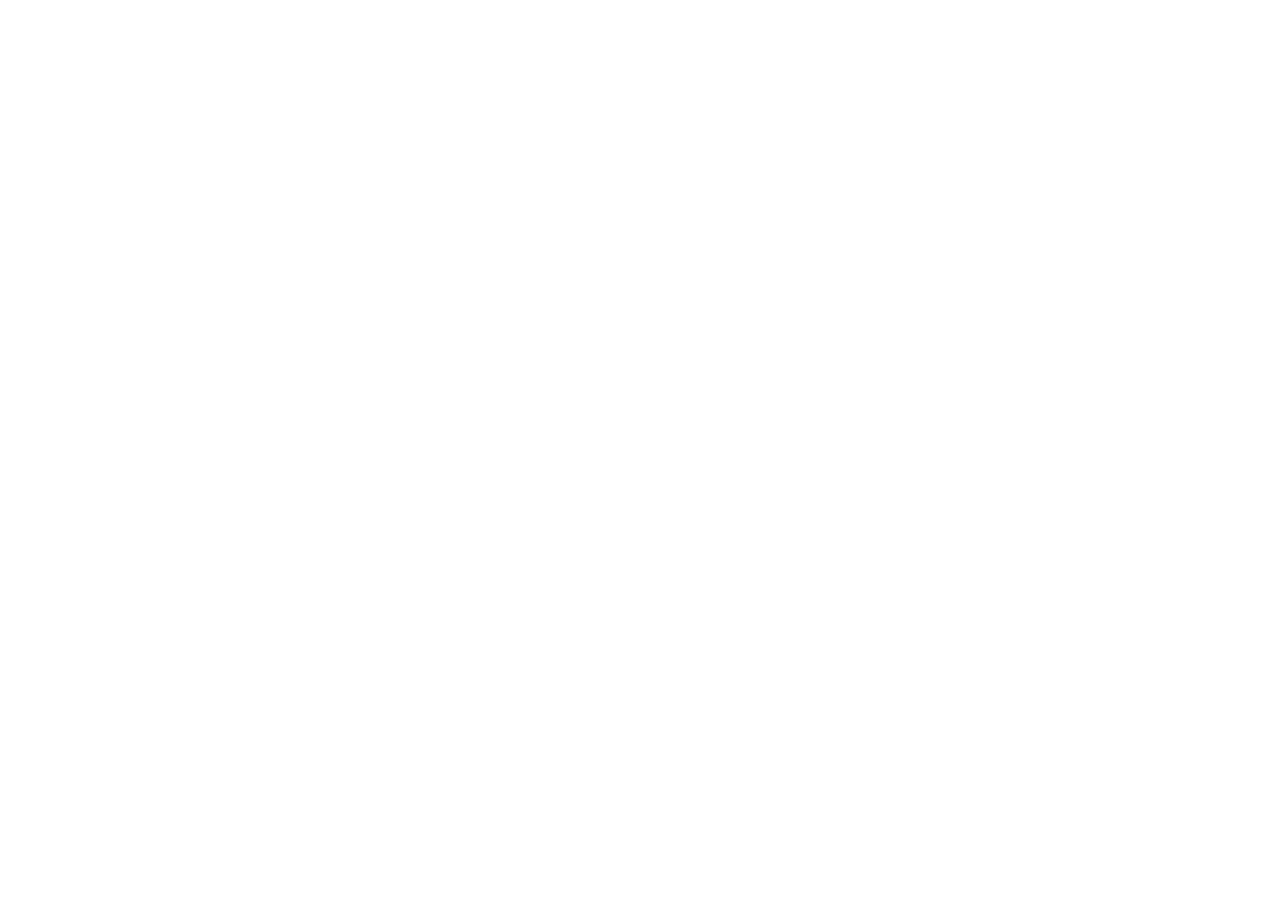
==== index.html @ c5ddc37d "init project" ====
<!DOCTYPE html>
<html lang="en">

<head>
    <meta charset="UTF-8">
    <meta http-equiv="X-UA-Compatible" content="IE=edge">
    <meta name="viewport" content="width=device-width, initial-scale=1.0">
    <title>Document</title>
</head>

<body>

</body>

</html>
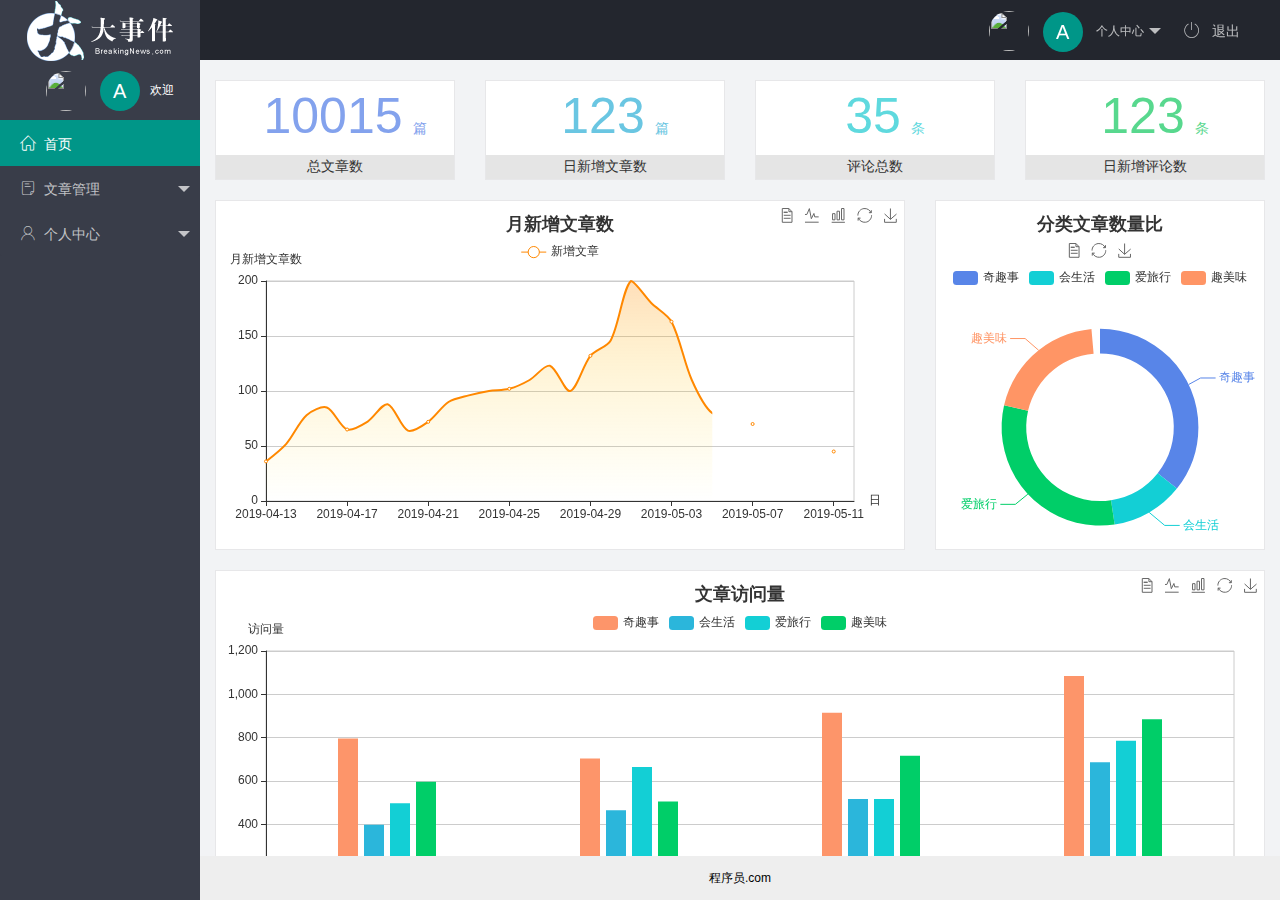
==== commit 7959b8d4: "完成了主页功能的开发" ====
--- a/index.html
+++ b/index.html
@@ -5,11 +5,95 @@
     <meta charset="UTF-8">
     <meta http-equiv="X-UA-Compatible" content="IE=edge">
     <meta name="viewport" content="width=device-width, initial-scale=1.0">
-    <title>Document</title>
+    <title>后台管理</title>
+    <!-- 导入layui样式表 -->
+    <link rel="stylesheet" href="assets/lib/layui/css/layui.css">
+    <!-- 导入第三方图标库 -->
+    <link rel="stylesheet" href="/assets/fonts/iconfont.css">
+    <!-- 导入自己的样式表 -->
+    <link rel="stylesheet" href="assets/css/index.css">
 </head>
 
 <body>
+    <div class="layui-layout layui-layout-admin">
+        <div class="layui-header">
+            <div class="layui-logo layui-hide-xs layui-bg-black">
+                <img src="/assets/images/logo.png" alt="">
+            </div>
+            <!-- 头部区域（可配合layui 已有的水平导航） -->
+            <ul class="layui-nav layui-layout-right">
+                <li class="layui-nav-item layui-hide layui-show-md-inline-block">
+                    <a href="javascript:;" class="userinfo">
+                        <img src="" class="layui-nav-img">
+                        <span class="text-avatar">A</span> 个人中心
+                    </a>
+                    <dl class="layui-nav-child">
+                        <dd><a href="">基本资料</a></dd>
+                        <dd><a href="">更换头像</a></dd>
+                        <dd><a href="">重置密码</a></dd>
+                    </dl>
+                </li>
+                <li class="layui-nav-item" lay-header-event="menuRight" lay-unselect>
+                    <a href="javascript:;" id="btnLogout">
+                        <span class="iconfont icon-tuichu"></span> 退出
+                    </a>
+                </li>
+            </ul>
+        </div>
 
+        <div class="layui-side layui-bg-black">
+            <div class="layui-side-scroll">
+                <div class="userinfo">
+                    <img src="" class="layui-nav-img"> <span class="text-avatar">A</span><span id="welcome">欢迎</span>
+                </div>
+                <!-- 左侧导航区域（可配合layui已有的垂直导航） -->
+
+                <ul class="layui-nav layui-nav-tree " lay-shrink="all">
+                    <li class="layui-nav-item layui-this">
+                        <a href="home/dashboard.html" target="fm"><span class="iconfont home
+                        icon-home"></span>首页</a>
+                    </li>
+                    <li class="layui-nav-item ">
+                        <a class="" href="javascript:;"><span class="iconfont icon-16"></span>文章管理</a>
+                        <dl class="layui-nav-child">
+                            <dd><a href="javascript:;"><i class="layui-icon layui-icon-app"></i>文件类别</a></dd>
+                            <dd><a href="javascript:;"><i class="layui-icon layui-icon-app"></i>文章列表</a></dd>
+                            <dd><a href="javascript:;"><i class="layui-icon layui-icon-app"></i>发表文章</a></dd>
+                        </dl>
+                    </li>
+                    <li class="layui-nav-item">
+                        <a href="javascript:;"><span class="iconfont icon-user"></span>个人中心</a>
+                        <dl class="layui-nav-child">
+                            <dd><a href="javascript:;"><i class="layui-icon layui-icon-app"></i>基本资料</a></dd>
+                            <dd><a href="javascript:;"><i class="layui-icon layui-icon-app"></i>更换头像</a></dd>
+                            <dd><a href="javascript:;"><i class="layui-icon layui-icon-app"></i>重置密码</a></dd>
+
+                        </dl>
+                    </li>
+
+
+                </ul>
+            </div>
+        </div>
+
+        <div class="layui-body">
+            <!-- 内容主体区域 -->
+            <iframe name="fm" src="home/dashboard.html" frameborder="0"></iframe>
+        </div>
+
+        <div class="layui-footer">
+            <!-- 底部固定区域 -->
+            程序员.com
+        </div>
+    </div>
+    <!-- 导入layui js文件 -->
+    <script src="/assets/lib/layui/layui.all.js"></script>
+    <!-- 导入jquery -->
+    <script src="/assets/lib/jquery.js"></script>
+    <!-- 导如自己的bsseAPI -->
+    <script src="/assets/js/baseAPI.js"></script>
+    <!-- 导入自己的 js文件 -->
+    <script src="/assets/js/index.js"></script>
 </body>
 
 </html>--- a/assets/lib/layui/css/layui.css
+++ b/assets/lib/layui/css/layui.css
@@ -0,0 +1,2 @@
+/** layui-v2.5.5 MIT License By https://www.layui.com */
+ .layui-inline,img{display:inline-block;vertical-align:middle}h1,h2,h3,h4,h5,h6{font-weight:400}.layui-edge,.layui-header,.layui-inline,.layui-main{position:relative}.layui-body,.layui-edge,.layui-elip{overflow:hidden}.layui-btn,.layui-edge,.layui-inline,img{vertical-align:middle}.layui-btn,.layui-disabled,.layui-icon,.layui-unselect{-moz-user-select:none;-webkit-user-select:none;-ms-user-select:none}.layui-elip,.layui-form-checkbox span,.layui-form-pane .layui-form-label{text-overflow:ellipsis;white-space:nowrap}.layui-breadcrumb,.layui-tree-btnGroup{visibility:hidden}blockquote,body,button,dd,div,dl,dt,form,h1,h2,h3,h4,h5,h6,input,li,ol,p,pre,td,textarea,th,ul{margin:0;padding:0;-webkit-tap-highlight-color:rgba(0,0,0,0)}a:active,a:hover{outline:0}img{border:none}li{list-style:none}table{border-collapse:collapse;border-spacing:0}h4,h5,h6{font-size:100%}button,input,optgroup,option,select,textarea{font-family:inherit;font-size:inherit;font-style:inherit;font-weight:inherit;outline:0}pre{white-space:pre-wrap;white-space:-moz-pre-wrap;white-space:-pre-wrap;white-space:-o-pre-wrap;word-wrap:break-word}body{line-height:24px;font:14px Helvetica Neue,Helvetica,PingFang SC,Tahoma,Arial,sans-serif}hr{height:1px;margin:10px 0;border:0;clear:both}a{color:#333;text-decoration:none}a:hover{color:#777}a cite{font-style:normal;*cursor:pointer}.layui-border-box,.layui-border-box *{box-sizing:border-box}.layui-box,.layui-box *{box-sizing:content-box}.layui-clear{clear:both;*zoom:1}.layui-clear:after{content:'\20';clear:both;*zoom:1;display:block;height:0}.layui-inline{*display:inline;*zoom:1}.layui-edge{display:inline-block;width:0;height:0;border-width:6px;border-style:dashed;border-color:transparent}.layui-edge-top{top:-4px;border-bottom-color:#999;border-bottom-style:solid}.layui-edge-right{border-left-color:#999;border-left-style:solid}.layui-edge-bottom{top:2px;border-top-color:#999;border-top-style:solid}.layui-edge-left{border-right-color:#999;border-right-style:solid}.layui-disabled,.layui-disabled:hover{color:#d2d2d2!important;cursor:not-allowed!important}.layui-circle{border-radius:100%}.layui-show{display:block!important}.layui-hide{display:none!important}@font-face{font-family:layui-icon;src:url(../font/iconfont.eot?v=250);src:url(../font/iconfont.eot?v=250#iefix) format('embedded-opentype'),url(../font/iconfont.woff2?v=250) format('woff2'),url(../font/iconfont.woff?v=250) format('woff'),url(../font/iconfont.ttf?v=250) format('truetype'),url(../font/iconfont.svg?v=250#layui-icon) format('svg')}.layui-icon{font-family:layui-icon!important;font-size:16px;font-style:normal;-webkit-font-smoothing:antialiased;-moz-osx-font-smoothing:grayscale}.layui-icon-reply-fill:before{content:"\e611"}.layui-icon-set-fill:before{content:"\e614"}.layui-icon-menu-fill:before{content:"\e60f"}.layui-icon-search:before{content:"\e615"}.layui-icon-share:before{content:"\e641"}.layui-icon-set-sm:before{content:"\e620"}.layui-icon-engine:before{content:"\e628"}.layui-icon-close:before{content:"\1006"}.layui-icon-close-fill:before{content:"\1007"}.layui-icon-chart-screen:before{content:"\e629"}.layui-icon-star:before{content:"\e600"}.layui-icon-circle-dot:before{content:"\e617"}.layui-icon-chat:before{content:"\e606"}.layui-icon-release:before{content:"\e609"}.layui-icon-list:before{content:"\e60a"}.layui-icon-chart:before{content:"\e62c"}.layui-icon-ok-circle:before{content:"\1005"}.layui-icon-layim-theme:before{content:"\e61b"}.layui-icon-table:before{content:"\e62d"}.layui-icon-right:before{content:"\e602"}.layui-icon-left:before{content:"\e603"}.layui-icon-cart-simple:before{content:"\e698"}.layui-icon-face-cry:before{content:"\e69c"}.layui-icon-face-smile:before{content:"\e6af"}.layui-icon-survey:before{content:"\e6b2"}.layui-icon-tree:before{content:"\e62e"}.layui-icon-upload-circle:before{content:"\e62f"}.layui-icon-add-circle:before{content:"\e61f"}.layui-icon-download-circle:before{content:"\e601"}.layui-icon-templeate-1:before{content:"\e630"}.layui-icon-util:before{content:"\e631"}.layui-icon-face-surprised:before{content:"\e664"}.layui-icon-edit:before{content:"\e642"}.layui-icon-speaker:before{content:"\e645"}.layui-icon-down:before{content:"\e61a"}.layui-icon-file:before{content:"\e621"}.layui-icon-layouts:before{content:"\e632"}.layui-icon-rate-half:before{content:"\e6c9"}.layui-icon-add-circle-fine:before{content:"\e608"}.layui-icon-prev-circle:before{content:"\e633"}.layui-icon-read:before{content:"\e705"}.layui-icon-404:before{content:"\e61c"}.layui-icon-carousel:before{content:"\e634"}.layui-icon-help:before{content:"\e607"}.layui-icon-code-circle:before{content:"\e635"}.layui-icon-water:before{content:"\e636"}.layui-icon-username:before{content:"\e66f"}.layui-icon-find-fill:before{content:"\e670"}.layui-icon-about:before{content:"\e60b"}.layui-icon-location:before{content:"\e715"}.layui-icon-up:before{content:"\e619"}.layui-icon-pause:before{content:"\e651"}.layui-icon-date:before{content:"\e637"}.layui-icon-layim-uploadfile:before{content:"\e61d"}.layui-icon-delete:before{content:"\e640"}.layui-icon-play:before{content:"\e652"}.layui-icon-top:before{content:"\e604"}.layui-icon-friends:before{content:"\e612"}.layui-icon-refresh-3:before{content:"\e9aa"}.layui-icon-ok:before{content:"\e605"}.layui-icon-layer:before{content:"\e638"}.layui-icon-face-smile-fine:before{content:"\e60c"}.layui-icon-dollar:before{content:"\e659"}.layui-icon-group:before{content:"\e613"}.layui-icon-layim-download:before{content:"\e61e"}.layui-icon-picture-fine:before{content:"\e60d"}.layui-icon-link:before{content:"\e64c"}.layui-icon-diamond:before{content:"\e735"}.layui-icon-log:before{content:"\e60e"}.layui-icon-rate-solid:before{content:"\e67a"}.layui-icon-fonts-del:before{content:"\e64f"}.layui-icon-unlink:before{content:"\e64d"}.layui-icon-fonts-clear:before{content:"\e639"}.layui-icon-triangle-r:before{content:"\e623"}.layui-icon-circle:before{content:"\e63f"}.layui-icon-radio:before{content:"\e643"}.layui-icon-align-center:before{content:"\e647"}.layui-icon-align-right:before{content:"\e648"}.layui-icon-align-left:before{content:"\e649"}.layui-icon-loading-1:before{content:"\e63e"}.layui-icon-return:before{content:"\e65c"}.layui-icon-fonts-strong:before{content:"\e62b"}.layui-icon-upload:before{content:"\e67c"}.layui-icon-dialogue:before{content:"\e63a"}.layui-icon-video:before{content:"\e6ed"}.layui-icon-headset:before{content:"\e6fc"}.layui-icon-cellphone-fine:before{content:"\e63b"}.layui-icon-add-1:before{content:"\e654"}.layui-icon-face-smile-b:before{content:"\e650"}.layui-icon-fonts-html:before{content:"\e64b"}.layui-icon-form:before{content:"\e63c"}.layui-icon-cart:before{content:"\e657"}.layui-icon-camera-fill:before{content:"\e65d"}.layui-icon-tabs:before{content:"\e62a"}.layui-icon-fonts-code:before{content:"\e64e"}.layui-icon-fire:before{content:"\e756"}.layui-icon-set:before{content:"\e716"}.layui-icon-fonts-u:before{content:"\e646"}.layui-icon-triangle-d:before{content:"\e625"}.layui-icon-tips:before{content:"\e702"}.layui-icon-picture:before{content:"\e64a"}.layui-icon-more-vertical:before{content:"\e671"}.layui-icon-flag:before{content:"\e66c"}.layui-icon-loading:before{content:"\e63d"}.layui-icon-fonts-i:before{content:"\e644"}.layui-icon-refresh-1:before{content:"\e666"}.layui-icon-rmb:before{content:"\e65e"}.layui-icon-home:before{content:"\e68e"}.layui-icon-user:before{content:"\e770"}.layui-icon-notice:before{content:"\e667"}.layui-icon-login-weibo:before{content:"\e675"}.layui-icon-voice:before{content:"\e688"}.layui-icon-upload-drag:before{content:"\e681"}.layui-icon-login-qq:before{content:"\e676"}.layui-icon-snowflake:before{content:"\e6b1"}.layui-icon-file-b:before{content:"\e655"}.layui-icon-template:before{content:"\e663"}.layui-icon-auz:before{content:"\e672"}.layui-icon-console:before{content:"\e665"}.layui-icon-app:before{content:"\e653"}.layui-icon-prev:before{content:"\e65a"}.layui-icon-website:before{content:"\e7ae"}.layui-icon-next:before{content:"\e65b"}.layui-icon-component:before{content:"\e857"}.layui-icon-more:before{content:"\e65f"}.layui-icon-login-wechat:before{content:"\e677"}.layui-icon-shrink-right:before{content:"\e668"}.layui-icon-spread-left:before{content:"\e66b"}.layui-icon-camera:before{content:"\e660"}.layui-icon-note:before{content:"\e66e"}.layui-icon-refresh:before{content:"\e669"}.layui-icon-female:before{content:"\e661"}.layui-icon-male:before{content:"\e662"}.layui-icon-password:before{content:"\e673"}.layui-icon-senior:before{content:"\e674"}.layui-icon-theme:before{content:"\e66a"}.layui-icon-tread:before{content:"\e6c5"}.layui-icon-praise:before{content:"\e6c6"}.layui-icon-star-fill:before{content:"\e658"}.layui-icon-rate:before{content:"\e67b"}.layui-icon-template-1:before{content:"\e656"}.layui-icon-vercode:before{content:"\e679"}.layui-icon-cellphone:before{content:"\e678"}.layui-icon-screen-full:before{content:"\e622"}.layui-icon-screen-restore:before{content:"\e758"}.layui-icon-cols:before{content:"\e610"}.layui-icon-export:before{content:"\e67d"}.layui-icon-print:before{content:"\e66d"}.layui-icon-slider:before{content:"\e714"}.layui-icon-addition:before{content:"\e624"}.layui-icon-subtraction:before{content:"\e67e"}.layui-icon-service:before{content:"\e626"}.layui-icon-transfer:before{content:"\e691"}.layui-main{width:1140px;margin:0 auto}.layui-header{z-index:1000;height:60px}.layui-header a:hover{transition:all .5s;-webkit-transition:all .5s}.layui-side{position:fixed;left:0;top:0;bottom:0;z-index:999;width:200px;overflow-x:hidden}.layui-side-scroll{position:relative;width:220px;height:100%;overflow-x:hidden}.layui-body{position:absolute;left:200px;right:0;top:0;bottom:0;z-index:998;width:auto;overflow-y:auto;box-sizing:border-box}.layui-layout-body{overflow:hidden}.layui-layout-admin .layui-header{background-color:#23262E}.layui-layout-admin .layui-side{top:60px;width:200px;overflow-x:hidden}.layui-layout-admin .layui-body{position:fixed;top:60px;bottom:44px}.layui-layout-admin .layui-main{width:auto;margin:0 15px}.layui-layout-admin .layui-footer{position:fixed;left:200px;right:0;bottom:0;height:44px;line-height:44px;padding:0 15px;background-color:#eee}.layui-layout-admin .layui-logo{position:absolute;left:0;top:0;width:200px;height:100%;line-height:60px;text-align:center;color:#009688;font-size:16px}.layui-layout-admin .layui-header .layui-nav{background:0 0}.layui-layout-left{position:absolute!important;left:200px;top:0}.layui-layout-right{position:absolute!important;right:0;top:0}.layui-container{position:relative;margin:0 auto;padding:0 15px;box-sizing:border-box}.layui-fluid{position:relative;margin:0 auto;padding:0 15px}.layui-row:after,.layui-row:before{content:'';display:block;clear:both}.layui-col-lg1,.layui-col-lg10,.layui-col-lg11,.layui-col-lg12,.layui-col-lg2,.layui-col-lg3,.layui-col-lg4,.layui-col-lg5,.layui-col-lg6,.layui-col-lg7,.layui-col-lg8,.layui-col-lg9,.layui-col-md1,.layui-col-md10,.layui-col-md11,.layui-col-md12,.layui-col-md2,.layui-col-md3,.layui-col-md4,.layui-col-md5,.layui-col-md6,.layui-col-md7,.layui-col-md8,.layui-col-md9,.layui-col-sm1,.layui-col-sm10,.layui-col-sm11,.layui-col-sm12,.layui-col-sm2,.layui-col-sm3,.layui-col-sm4,.layui-col-sm5,.layui-col-sm6,.layui-col-sm7,.layui-col-sm8,.layui-col-sm9,.layui-col-xs1,.layui-col-xs10,.layui-col-xs11,.layui-col-xs12,.layui-col-xs2,.layui-col-xs3,.layui-col-xs4,.layui-col-xs5,.layui-col-xs6,.layui-col-xs7,.layui-col-xs8,.layui-col-xs9{position:relative;display:block;box-sizing:border-box}.layui-col-xs1,.layui-col-xs10,.layui-col-xs11,.layui-col-xs12,.layui-col-xs2,.layui-col-xs3,.layui-col-xs4,.layui-col-xs5,.layui-col-xs6,.layui-col-xs7,.layui-col-xs8,.layui-col-xs9{float:left}.layui-col-xs1{width:8.33333333%}.layui-col-xs2{width:16.66666667%}.layui-col-xs3{width:25%}.layui-col-xs4{width:33.33333333%}.layui-col-xs5{width:41.66666667%}.layui-col-xs6{width:50%}.layui-col-xs7{width:58.33333333%}.layui-col-xs8{width:66.66666667%}.layui-col-xs9{width:75%}.layui-col-xs10{width:83.33333333%}.layui-col-xs11{width:91.66666667%}.layui-col-xs12{width:100%}.layui-col-xs-offset1{margin-left:8.33333333%}.layui-col-xs-offset2{margin-left:16.66666667%}.layui-col-xs-offset3{margin-left:25%}.layui-col-xs-offset4{margin-left:33.33333333%}.layui-col-xs-offset5{margin-left:41.66666667%}.layui-col-xs-offset6{margin-left:50%}.layui-col-xs-offset7{margin-left:58.33333333%}.layui-col-xs-offset8{margin-left:66.66666667%}.layui-col-xs-offset9{margin-left:75%}.layui-col-xs-offset10{margin-left:83.33333333%}.layui-col-xs-offset11{margin-left:91.66666667%}.layui-col-xs-offset12{margin-left:100%}@media screen and (max-width:768px){.layui-hide-xs{display:none!important}.layui-show-xs-block{display:block!important}.layui-show-xs-inline{display:inline!important}.layui-show-xs-inline-block{display:inline-block!important}}@media screen and (min-width:768px){.layui-container{width:750px}.layui-hide-sm{display:none!important}.layui-show-sm-block{display:block!important}.layui-show-sm-inline{display:inline!important}.layui-show-sm-inline-block{display:inline-block!important}.layui-col-sm1,.layui-col-sm10,.layui-col-sm11,.layui-col-sm12,.layui-col-sm2,.layui-col-sm3,.layui-col-sm4,.layui-col-sm5,.layui-col-sm6,.layui-col-sm7,.layui-col-sm8,.layui-col-sm9{float:left}.layui-col-sm1{width:8.33333333%}.layui-col-sm2{width:16.66666667%}.layui-col-sm3{width:25%}.layui-col-sm4{width:33.33333333%}.layui-col-sm5{width:41.66666667%}.layui-col-sm6{width:50%}.layui-col-sm7{width:58.33333333%}.layui-col-sm8{width:66.66666667%}.layui-col-sm9{width:75%}.layui-col-sm10{width:83.33333333%}.layui-col-sm11{width:91.66666667%}.layui-col-sm12{width:100%}.layui-col-sm-offset1{margin-left:8.33333333%}.layui-col-sm-offset2{margin-left:16.66666667%}.layui-col-sm-offset3{margin-left:25%}.layui-col-sm-offset4{margin-left:33.33333333%}.layui-col-sm-offset5{margin-left:41.66666667%}.layui-col-sm-offset6{margin-left:50%}.layui-col-sm-offset7{margin-left:58.33333333%}.layui-col-sm-offset8{margin-left:66.66666667%}.layui-col-sm-offset9{margin-left:75%}.layui-col-sm-offset10{margin-left:83.33333333%}.layui-col-sm-offset11{margin-left:91.66666667%}.layui-col-sm-offset12{margin-left:100%}}@media screen and (min-width:992px){.layui-container{width:970px}.layui-hide-md{display:none!important}.layui-show-md-block{display:block!important}.layui-show-md-inline{display:inline!important}.layui-show-md-inline-block{display:inline-block!important}.layui-col-md1,.layui-col-md10,.layui-col-md11,.layui-col-md12,.layui-col-md2,.layui-col-md3,.layui-col-md4,.layui-col-md5,.layui-col-md6,.layui-col-md7,.layui-col-md8,.layui-col-md9{float:left}.layui-col-md1{width:8.33333333%}.layui-col-md2{width:16.66666667%}.layui-col-md3{width:25%}.layui-col-md4{width:33.33333333%}.layui-col-md5{width:41.66666667%}.layui-col-md6{width:50%}.layui-col-md7{width:58.33333333%}.layui-col-md8{width:66.66666667%}.layui-col-md9{width:75%}.layui-col-md10{width:83.33333333%}.layui-col-md11{width:91.66666667%}.layui-col-md12{width:100%}.layui-col-md-offset1{margin-left:8.33333333%}.layui-col-md-offset2{margin-left:16.66666667%}.layui-col-md-offset3{margin-left:25%}.layui-col-md-offset4{margin-left:33.33333333%}.layui-col-md-offset5{margin-left:41.66666667%}.layui-col-md-offset6{margin-left:50%}.layui-col-md-offset7{margin-left:58.33333333%}.layui-col-md-offset8{margin-left:66.66666667%}.layui-col-md-offset9{margin-left:75%}.layui-col-md-offset10{margin-left:83.33333333%}.layui-col-md-offset11{margin-left:91.66666667%}.layui-col-md-offset12{margin-left:100%}}@media screen and (min-width:1200px){.layui-container{width:1170px}.layui-hide-lg{display:none!important}.layui-show-lg-block{display:block!important}.layui-show-lg-inline{display:inline!important}.layui-show-lg-inline-block{display:inline-block!important}.layui-col-lg1,.layui-col-lg10,.layui-col-lg11,.layui-col-lg12,.layui-col-lg2,.layui-col-lg3,.layui-col-lg4,.layui-col-lg5,.layui-col-lg6,.layui-col-lg7,.layui-col-lg8,.layui-col-lg9{float:left}.layui-col-lg1{width:8.33333333%}.layui-col-lg2{width:16.66666667%}.layui-col-lg3{width:25%}.layui-col-lg4{width:33.33333333%}.layui-col-lg5{width:41.66666667%}.layui-col-lg6{width:50%}.layui-col-lg7{width:58.33333333%}.layui-col-lg8{width:66.66666667%}.layui-col-lg9{width:75%}.layui-col-lg10{width:83.33333333%}.layui-col-lg11{width:91.66666667%}.layui-col-lg12{width:100%}.layui-col-lg-offset1{margin-left:8.33333333%}.layui-col-lg-offset2{margin-left:16.66666667%}.layui-col-lg-offset3{margin-left:25%}.layui-col-lg-offset4{margin-left:33.33333333%}.layui-col-lg-offset5{margin-left:41.66666667%}.layui-col-lg-offset6{margin-left:50%}.layui-col-lg-offset7{margin-left:58.33333333%}.layui-col-lg-offset8{margin-left:66.66666667%}.layui-col-lg-offset9{margin-left:75%}.layui-col-lg-offset10{margin-left:83.33333333%}.layui-col-lg-offset11{margin-left:91.66666667%}.layui-col-lg-offset12{margin-left:100%}}.layui-col-space1{margin:-.5px}.layui-col-space1>*{padding:.5px}.layui-col-space3{margin:-1.5px}.layui-col-space3>*{padding:1.5px}.layui-col-space5{margin:-2.5px}.layui-col-space5>*{padding:2.5px}.layui-col-space8{margin:-3.5px}.layui-col-space8>*{padding:3.5px}.layui-col-space10{margin:-5px}.layui-col-space10>*{padding:5px}.layui-col-space12{margin:-6px}.layui-col-space12>*{padding:6px}.layui-col-space15{margin:-7.5px}.layui-col-space15>*{padding:7.5px}.layui-col-space18{margin:-9px}.layui-col-space18>*{padding:9px}.layui-col-space20{margin:-10px}.layui-col-space20>*{padding:10px}.layui-col-space22{margin:-11px}.layui-col-space22>*{padding:11px}.layui-col-space25{margin:-12.5px}.layui-col-space25>*{padding:12.5px}.layui-col-space30{margin:-15px}.layui-col-space30>*{padding:15px}.layui-btn,.layui-input,.layui-select,.layui-textarea,.layui-upload-button{outline:0;-webkit-appearance:none;transition:all .3s;-webkit-transition:all .3s;box-sizing:border-box}.layui-elem-quote{margin-bottom:10px;padding:15px;line-height:22px;border-left:5px solid #009688;border-radius:0 2px 2px 0;background-color:#f2f2f2}.layui-quote-nm{border-style:solid;border-width:1px 1px 1px 5px;background:0 0}.layui-elem-field{margin-bottom:10px;padding:0;border-width:1px;border-style:solid}.layui-elem-field legend{margin-left:20px;padding:0 10px;font-size:20px;font-weight:300}.layui-field-title{margin:10px 0 20px;border-width:1px 0 0}.layui-field-box{padding:10px 15px}.layui-field-title .layui-field-box{padding:10px 0}.layui-progress{position:relative;height:6px;border-radius:20px;background-color:#e2e2e2}.layui-progress-bar{position:absolute;left:0;top:0;width:0;max-width:100%;height:6px;border-radius:20px;text-align:right;background-color:#5FB878;transition:all .3s;-webkit-transition:all .3s}.layui-progress-big,.layui-progress-big .layui-progress-bar{height:18px;line-height:18px}.layui-progress-text{position:relative;top:-20px;line-height:18px;font-size:12px;color:#666}.layui-progress-big .layui-progress-text{position:static;padding:0 10px;color:#fff}.layui-collapse{border-width:1px;border-style:solid;border-radius:2px}.layui-colla-content,.layui-colla-item{border-top-width:1px;border-top-style:solid}.layui-colla-item:first-child{border-top:none}.layui-colla-title{position:relative;height:42px;line-height:42px;padding:0 15px 0 35px;color:#333;background-color:#f2f2f2;cursor:pointer;font-size:14px;overflow:hidden}.layui-colla-content{display:none;padding:10px 15px;line-height:22px;color:#666}.layui-colla-icon{position:absolute;left:15px;top:0;font-size:14px}.layui-card{margin-bottom:15px;border-radius:2px;background-color:#fff;box-shadow:0 1px 2px 0 rgba(0,0,0,.05)}.layui-card:last-child{margin-bottom:0}.layui-card-header{position:relative;height:42px;line-height:42px;padding:0 15px;border-bottom:1px solid #f6f6f6;color:#333;border-radius:2px 2px 0 0;font-size:14px}.layui-bg-black,.layui-bg-blue,.layui-bg-cyan,.layui-bg-green,.layui-bg-orange,.layui-bg-red{color:#fff!important}.layui-card-body{position:relative;padding:10px 15px;line-height:24px}.layui-card-body[pad15]{padding:15px}.layui-card-body[pad20]{padding:20px}.layui-card-body .layui-table{margin:5px 0}.layui-card .layui-tab{margin:0}.layui-panel-window{position:relative;padding:15px;border-radius:0;border-top:5px solid #E6E6E6;background-color:#fff}.layui-auxiliar-moving{position:fixed;left:0;right:0;top:0;bottom:0;width:100%;height:100%;background:0 0;z-index:9999999999}.layui-form-label,.layui-form-mid,.layui-form-select,.layui-input-block,.layui-input-inline,.layui-textarea{position:relative}.layui-bg-red{background-color:#FF5722!important}.layui-bg-orange{background-color:#FFB800!important}.layui-bg-green{background-color:#009688!important}.layui-bg-cyan{background-color:#2F4056!important}.layui-bg-blue{background-color:#1E9FFF!important}.layui-bg-black{background-color:#393D49!important}.layui-bg-gray{background-color:#eee!important;color:#666!important}.layui-badge-rim,.layui-colla-content,.layui-colla-item,.layui-collapse,.layui-elem-field,.layui-form-pane .layui-form-item[pane],.layui-form-pane .layui-form-label,.layui-input,.layui-layedit,.layui-layedit-tool,.layui-quote-nm,.layui-select,.layui-tab-bar,.layui-tab-card,.layui-tab-title,.layui-tab-title .layui-this:after,.layui-textarea{border-color:#e6e6e6}.layui-timeline-item:before,hr{background-color:#e6e6e6}.layui-text{line-height:22px;font-size:14px;color:#666}.layui-text h1,.layui-text h2,.layui-text h3{font-weight:500;color:#333}.layui-text h1{font-size:30px}.layui-text h2{font-size:24px}.layui-text h3{font-size:18px}.layui-text a:not(.layui-btn){color:#01AAED}.layui-text a:not(.layui-btn):hover{text-decoration:underline}.layui-text ul{padding:5px 0 5px 15px}.layui-text ul li{margin-top:5px;list-style-type:disc}.layui-text em,.layui-word-aux{color:#999!important;padding:0 5px!important}.layui-btn{display:inline-block;height:38px;line-height:38px;padding:0 18px;background-color:#009688;color:#fff;white-space:nowrap;text-align:center;font-size:14px;border:none;border-radius:2px;cursor:pointer}.layui-btn:hover{opacity:.8;filter:alpha(opacity=80);color:#fff}.layui-btn:active{opacity:1;filter:alpha(opacity=100)}.layui-btn+.layui-btn{margin-left:10px}.layui-btn-container{font-size:0}.layui-btn-container .layui-btn{margin-right:10px;margin-bottom:10px}.layui-btn-container .layui-btn+.layui-btn{margin-left:0}.layui-table .layui-btn-container .layui-btn{margin-bottom:9px}.layui-btn-radius{border-radius:100px}.layui-btn .layui-icon{margin-right:3px;font-size:18px;vertical-align:bottom;vertical-align:middle\9}.layui-btn-primary{border:1px solid #C9C9C9;background-color:#fff;color:#555}.layui-btn-primary:hover{border-color:#009688;color:#333}.layui-btn-normal{background-color:#1E9FFF}.layui-btn-warm{background-color:#FFB800}.layui-btn-danger{background-color:#FF5722}.layui-btn-checked{background-color:#5FB878}.layui-btn-disabled,.layui-btn-disabled:active,.layui-btn-disabled:hover{border:1px solid #e6e6e6;background-color:#FBFBFB;color:#C9C9C9;cursor:not-allowed;opacity:1}.layui-btn-lg{height:44px;line-height:44px;padding:0 25px;font-size:16px}.layui-btn-sm{height:30px;line-height:30px;padding:0 10px;font-size:12px}.layui-btn-sm i{font-size:16px!important}.layui-btn-xs{height:22px;line-height:22px;padding:0 5px;font-size:12px}.layui-btn-xs i{font-size:14px!important}.layui-btn-group{display:inline-block;vertical-align:middle;font-size:0}.layui-btn-group .layui-btn{margin-left:0!important;margin-right:0!important;border-left:1px solid rgba(255,255,255,.5);border-radius:0}.layui-btn-group .layui-btn-primary{border-left:none}.layui-btn-group .layui-btn-primary:hover{border-color:#C9C9C9;color:#009688}.layui-btn-group .layui-btn:first-child{border-left:none;border-radius:2px 0 0 2px}.layui-btn-group .layui-btn-primary:first-child{border-left:1px solid #c9c9c9}.layui-btn-group .layui-btn:last-child{border-radius:0 2px 2px 0}.layui-btn-group .layui-btn+.layui-btn{margin-left:0}.layui-btn-group+.layui-btn-group{margin-left:10px}.layui-btn-fluid{width:100%}.layui-input,.layui-select,.layui-textarea{height:38px;line-height:1.3;line-height:38px\9;border-width:1px;border-style:solid;background-color:#fff;border-radius:2px}.layui-input::-webkit-input-placeholder,.layui-select::-webkit-input-placeholder,.layui-textarea::-webkit-input-placeholder{line-height:1.3}.layui-input,.layui-textarea{display:block;width:100%;padding-left:10px}.layui-input:hover,.layui-textarea:hover{border-color:#D2D2D2!important}.layui-input:focus,.layui-textarea:focus{border-color:#C9C9C9!important}.layui-textarea{min-height:100px;height:auto;line-height:20px;padding:6px 10px;resize:vertical}.layui-select{padding:0 10px}.layui-form input[type=checkbox],.layui-form input[type=radio],.layui-form select{display:none}.layui-form [lay-ignore]{display:initial}.layui-form-item{margin-bottom:15px;clear:both;*zoom:1}.layui-form-item:after{content:'\20';clear:both;*zoom:1;display:block;height:0}.layui-form-label{float:left;display:block;padding:9px 15px;width:80px;font-weight:400;line-height:20px;text-align:right}.layui-form-label-col{display:block;float:none;padding:9px 0;line-height:20px;text-align:left}.layui-form-item .layui-inline{margin-bottom:5px;margin-right:10px}.layui-input-block{margin-left:110px;min-height:36px}.layui-input-inline{display:inline-block;vertical-align:middle}.layui-form-item .layui-input-inline{float:left;width:190px;margin-right:10px}.layui-form-text .layui-input-inline{width:auto}.layui-form-mid{float:left;display:block;padding:9px 0!important;line-height:20px;margin-right:10px}.layui-form-danger+.layui-form-select .layui-input,.layui-form-danger:focus{border-color:#FF5722!important}.layui-form-select .layui-input{padding-right:30px;cursor:pointer}.layui-form-select .layui-edge{position:absolute;right:10px;top:50%;margin-top:-3px;cursor:pointer;border-width:6px;border-top-color:#c2c2c2;border-top-style:solid;transition:all .3s;-webkit-transition:all .3s}.layui-form-select dl{display:none;position:absolute;left:0;top:42px;padding:5px 0;z-index:899;min-width:100%;border:1px solid #d2d2d2;max-height:300px;overflow-y:auto;background-color:#fff;border-radius:2px;box-shadow:0 2px 4px rgba(0,0,0,.12);box-sizing:border-box}.layui-form-select dl dd,.layui-form-select dl dt{padding:0 10px;line-height:36px;white-space:nowrap;overflow:hidden;text-overflow:ellipsis}.layui-form-select dl dt{font-size:12px;color:#999}.layui-form-select dl dd{cursor:pointer}.layui-form-select dl dd:hover{background-color:#f2f2f2;-webkit-transition:.5s all;transition:.5s all}.layui-form-select .layui-select-group dd{padding-left:20px}.layui-form-select dl dd.layui-select-tips{padding-left:10px!important;color:#999}.layui-form-select dl dd.layui-this{background-color:#5FB878;color:#fff}.layui-form-checkbox,.layui-form-select dl dd.layui-disabled{background-color:#fff}.layui-form-selected dl{display:block}.layui-form-checkbox,.layui-form-checkbox *,.layui-form-switch{display:inline-block;vertical-align:middle}.layui-form-selected .layui-edge{margin-top:-9px;-webkit-transform:rotate(180deg);transform:rotate(180deg);margin-top:-3px\9}:root .layui-form-selected .layui-edge{margin-top:-9px\0/IE9}.layui-form-selectup dl{top:auto;bottom:42px}.layui-select-none{margin:5px 0;text-align:center;color:#999}.layui-select-disabled .layui-disabled{border-color:#eee!important}.layui-select-disabled .layui-edge{border-top-color:#d2d2d2}.layui-form-checkbox{position:relative;height:30px;line-height:30px;margin-right:10px;padding-right:30px;cursor:pointer;font-size:0;-webkit-transition:.1s linear;transition:.1s linear;box-sizing:border-box}.layui-form-checkbox span{padding:0 10px;height:100%;font-size:14px;border-radius:2px 0 0 2px;background-color:#d2d2d2;color:#fff;overflow:hidden}.layui-form-checkbox:hover span{background-color:#c2c2c2}.layui-form-checkbox i{position:absolute;right:0;top:0;width:30px;height:28px;border:1px solid #d2d2d2;border-left:none;border-radius:0 2px 2px 0;color:#fff;font-size:20px;text-align:center}.layui-form-checkbox:hover i{border-color:#c2c2c2;color:#c2c2c2}.layui-form-checked,.layui-form-checked:hover{border-color:#5FB878}.layui-form-checked span,.layui-form-checked:hover span{background-color:#5FB878}.layui-form-checked i,.layui-form-checked:hover i{color:#5FB878}.layui-form-item .layui-form-checkbox{margin-top:4px}.layui-form-checkbox[lay-skin=primary]{height:auto!important;line-height:normal!important;min-width:18px;min-height:18px;border:none!important;margin-right:0;padding-left:28px;padding-right:0;background:0 0}.layui-form-checkbox[lay-skin=primary] span{padding-left:0;padding-right:15px;line-height:18px;background:0 0;color:#666}.layui-form-checkbox[lay-skin=primary] i{right:auto;left:0;width:16px;height:16px;line-height:16px;border:1px solid #d2d2d2;font-size:12px;border-radius:2px;background-color:#fff;-webkit-transition:.1s linear;transition:.1s linear}.layui-form-checkbox[lay-skin=primary]:hover i{border-color:#5FB878;color:#fff}.layui-form-checked[lay-skin=primary] i{border-color:#5FB878!important;background-color:#5FB878;color:#fff}.layui-checkbox-disbaled[lay-skin=primary] span{background:0 0!important;color:#c2c2c2}.layui-checkbox-disbaled[lay-skin=primary]:hover i{border-color:#d2d2d2}.layui-form-item .layui-form-checkbox[lay-skin=primary]{margin-top:10px}.layui-form-switch{position:relative;height:22px;line-height:22px;min-width:35px;padding:0 5px;margin-top:8px;border:1px solid #d2d2d2;border-radius:20px;cursor:pointer;background-color:#fff;-webkit-transition:.1s linear;transition:.1s linear}.layui-form-switch i{position:absolute;left:5px;top:3px;width:16px;height:16px;border-radius:20px;background-color:#d2d2d2;-webkit-transition:.1s linear;transition:.1s linear}.layui-form-switch em{position:relative;top:0;width:25px;margin-left:21px;padding:0!important;text-align:center!important;color:#999!important;font-style:normal!important;font-size:12px}.layui-form-onswitch{border-color:#5FB878;background-color:#5FB878}.layui-checkbox-disbaled,.layui-checkbox-disbaled i{border-color:#e2e2e2!important}.layui-form-onswitch i{left:100%;margin-left:-21px;background-color:#fff}.layui-form-onswitch em{margin-left:5px;margin-right:21px;color:#fff!important}.layui-checkbox-disbaled span{background-color:#e2e2e2!important}.layui-checkbox-disbaled:hover i{color:#fff!important}[lay-radio]{display:none}.layui-form-radio,.layui-form-radio *{display:inline-block;vertical-align:middle}.layui-form-radio{line-height:28px;margin:6px 10px 0 0;padding-right:10px;cursor:pointer;font-size:0}.layui-form-radio *{font-size:14px}.layui-form-radio>i{margin-right:8px;font-size:22px;color:#c2c2c2}.layui-form-radio>i:hover,.layui-form-radioed>i{color:#5FB878}.layui-radio-disbaled>i{color:#e2e2e2!important}.layui-form-pane .layui-form-label{width:110px;padding:8px 15px;height:38px;line-height:20px;border-width:1px;border-style:solid;border-radius:2px 0 0 2px;text-align:center;background-color:#FBFBFB;overflow:hidden;box-sizing:border-box}.layui-form-pane .layui-input-inline{margin-left:-1px}.layui-form-pane .layui-input-block{margin-left:110px;left:-1px}.layui-form-pane .layui-input{border-radius:0 2px 2px 0}.layui-form-pane .layui-form-text .layui-form-label{float:none;width:100%;border-radius:2px;box-sizing:border-box;text-align:left}.layui-form-pane .layui-form-text .layui-input-inline{display:block;margin:0;top:-1px;clear:both}.layui-form-pane .layui-form-text .layui-input-block{margin:0;left:0;top:-1px}.layui-form-pane .layui-form-text .layui-textarea{min-height:100px;border-radius:0 0 2px 2px}.layui-form-pane .layui-form-checkbox{margin:4px 0 4px 10px}.layui-form-pane .layui-form-radio,.layui-form-pane .layui-form-switch{margin-top:6px;margin-left:10px}.layui-form-pane .layui-form-item[pane]{position:relative;border-width:1px;border-style:solid}.layui-form-pane .layui-form-item[pane] .layui-form-label{position:absolute;left:0;top:0;height:100%;border-width:0 1px 0 0}.layui-form-pane .layui-form-item[pane] .layui-input-inline{margin-left:110px}@media screen and (max-width:450px){.layui-form-item .layui-form-label{text-overflow:ellipsis;overflow:hidden;white-space:nowrap}.layui-form-item .layui-inline{display:block;margin-right:0;margin-bottom:20px;clear:both}.layui-form-item .layui-inline:after{content:'\20';clear:both;display:block;height:0}.layui-form-item .layui-input-inline{display:block;float:none;left:-3px;width:auto;margin:0 0 10px 112px}.layui-form-item .layui-input-inline+.layui-form-mid{margin-left:110px;top:-5px;padding:0}.layui-form-item .layui-form-checkbox{margin-right:5px;margin-bottom:5px}}.layui-layedit{border-width:1px;border-style:solid;border-radius:2px}.layui-layedit-tool{padding:3px 5px;border-bottom-width:1px;border-bottom-style:solid;font-size:0}.layedit-tool-fixed{position:fixed;top:0;border-top:1px solid #e2e2e2}.layui-layedit-tool .layedit-tool-mid,.layui-layedit-tool .layui-icon{display:inline-block;vertical-align:middle;text-align:center;font-size:14px}.layui-layedit-tool .layui-icon{position:relative;width:32px;height:30px;line-height:30px;margin:3px 5px;color:#777;cursor:pointer;border-radius:2px}.layui-layedit-tool .layui-icon:hover{color:#393D49}.layui-layedit-tool .layui-icon:active{color:#000}.layui-layedit-tool .layedit-tool-active{background-color:#e2e2e2;color:#000}.layui-layedit-tool .layui-disabled,.layui-layedit-tool .layui-disabled:hover{color:#d2d2d2;cursor:not-allowed}.layui-layedit-tool .layedit-tool-mid{width:1px;height:18px;margin:0 10px;background-color:#d2d2d2}.layedit-tool-html{width:50px!important;font-size:30px!important}.layedit-tool-b,.layedit-tool-code,.layedit-tool-help{font-size:16px!important}.layedit-tool-d,.layedit-tool-face,.layedit-tool-image,.layedit-tool-unlink{font-size:18px!important}.layedit-tool-image input{position:absolute;font-size:0;left:0;top:0;width:100%;height:100%;opacity:.01;filter:Alpha(opacity=1);cursor:pointer}.layui-layedit-iframe iframe{display:block;width:100%}#LAY_layedit_code{overflow:hidden}.layui-laypage{display:inline-block;*display:inline;*zoom:1;vertical-align:middle;margin:10px 0;font-size:0}.layui-laypage>a:first-child,.layui-laypage>a:first-child em{border-radius:2px 0 0 2px}.layui-laypage>a:last-child,.layui-laypage>a:last-child em{border-radius:0 2px 2px 0}.layui-laypage>:first-child{margin-left:0!important}.layui-laypage>:last-child{margin-right:0!important}.layui-laypage a,.layui-laypage button,.layui-laypage input,.layui-laypage select,.layui-laypage span{border:1px solid #e2e2e2}.layui-laypage a,.layui-laypage span{display:inline-block;*display:inline;*zoom:1;vertical-align:middle;padding:0 15px;height:28px;line-height:28px;margin:0 -1px 5px 0;background-color:#fff;color:#333;font-size:12px}.layui-flow-more a *,.layui-laypage input,.layui-table-view select[lay-ignore]{display:inline-block}.layui-laypage a:hover{color:#009688}.layui-laypage em{font-style:normal}.layui-laypage .layui-laypage-spr{color:#999;font-weight:700}.layui-laypage a{text-decoration:none}.layui-laypage .layui-laypage-curr{position:relative}.layui-laypage .layui-laypage-curr em{position:relative;color:#fff}.layui-laypage .layui-laypage-curr .layui-laypage-em{position:absolute;left:-1px;top:-1px;padding:1px;width:100%;height:100%;background-color:#009688}.layui-laypage-em{border-radius:2px}.layui-laypage-next em,.layui-laypage-prev em{font-family:Sim sun;font-size:16px}.layui-laypage .layui-laypage-count,.layui-laypage .layui-laypage-limits,.layui-laypage .layui-laypage-refresh,.layui-laypage .layui-laypage-skip{margin-left:10px;margin-right:10px;padding:0;border:none}.layui-laypage .layui-laypage-limits,.layui-laypage .layui-laypage-refresh{vertical-align:top}.layui-laypage .layui-laypage-refresh i{font-size:18px;cursor:pointer}.layui-laypage select{height:22px;padding:3px;border-radius:2px;cursor:pointer}.layui-laypage .layui-laypage-skip{height:30px;line-height:30px;color:#999}.layui-laypage button,.layui-laypage input{height:30px;line-height:30px;border-radius:2px;vertical-align:top;background-color:#fff;box-sizing:border-box}.layui-laypage input{width:40px;margin:0 10px;padding:0 3px;text-align:center}.layui-laypage input:focus,.layui-laypage select:focus{border-color:#009688!important}.layui-laypage button{margin-left:10px;padding:0 10px;cursor:pointer}.layui-table,.layui-table-view{margin:10px 0}.layui-flow-more{margin:10px 0;text-align:center;color:#999;font-size:14px}.layui-flow-more a{height:32px;line-height:32px}.layui-flow-more a *{vertical-align:top}.layui-flow-more a cite{padding:0 20px;border-radius:3px;background-color:#eee;color:#333;font-style:normal}.layui-flow-more a cite:hover{opacity:.8}.layui-flow-more a i{font-size:30px;color:#737383}.layui-table{width:100%;background-color:#fff;color:#666}.layui-table tr{transition:all .3s;-webkit-transition:all .3s}.layui-table th{text-align:left;font-weight:400}.layui-table tbody tr:hover,.layui-table thead tr,.layui-table-click,.layui-table-header,.layui-table-hover,.layui-table-mend,.layui-table-patch,.layui-table-tool,.layui-table-total,.layui-table-total tr,.layui-table[lay-even] tr:nth-child(even){background-color:#f2f2f2}.layui-table td,.layui-table th,.layui-table-col-set,.layui-table-fixed-r,.layui-table-grid-down,.layui-table-header,.layui-table-page,.layui-table-tips-main,.layui-table-tool,.layui-table-total,.layui-table-view,.layui-table[lay-skin=line],.layui-table[lay-skin=row]{border-width:1px;border-style:solid;border-color:#e6e6e6}.layui-table td,.layui-table th{position:relative;padding:9px 15px;min-height:20px;line-height:20px;font-size:14px}.layui-table[lay-skin=line] td,.layui-table[lay-skin=line] th{border-width:0 0 1px}.layui-table[lay-skin=row] td,.layui-table[lay-skin=row] th{border-width:0 1px 0 0}.layui-table[lay-skin=nob] td,.layui-table[lay-skin=nob] th{border:none}.layui-table img{max-width:100px}.layui-table[lay-size=lg] td,.layui-table[lay-size=lg] th{padding:15px 30px}.layui-table-view .layui-table[lay-size=lg] .layui-table-cell{height:40px;line-height:40px}.layui-table[lay-size=sm] td,.layui-table[lay-size=sm] th{font-size:12px;padding:5px 10px}.layui-table-view .layui-table[lay-size=sm] .layui-table-cell{height:20px;line-height:20px}.layui-table[lay-data]{display:none}.layui-table-box{position:relative;overflow:hidden}.layui-table-view .layui-table{position:relative;width:auto;margin:0}.layui-table-view .layui-table[lay-skin=line]{border-width:0 1px 0 0}.layui-table-view .layui-table[lay-skin=row]{border-width:0 0 1px}.layui-table-view .layui-table td,.layui-table-view .layui-table th{padding:5px 0;border-top:none;border-left:none}.layui-table-view .layui-table th.layui-unselect .layui-table-cell span{cursor:pointer}.layui-table-view .layui-table td{cursor:default}.layui-table-view .layui-table td[data-edit=text]{cursor:text}.layui-table-view .layui-form-checkbox[lay-skin=primary] i{width:18px;height:18px}.layui-table-view .layui-form-radio{line-height:0;padding:0}.layui-table-view .layui-form-radio>i{margin:0;font-size:20px}.layui-table-init{position:absolute;left:0;top:0;width:100%;height:100%;text-align:center;z-index:110}.layui-table-init .layui-icon{position:absolute;left:50%;top:50%;margin:-15px 0 0 -15px;font-size:30px;color:#c2c2c2}.layui-table-header{border-width:0 0 1px;overflow:hidden}.layui-table-header .layui-table{margin-bottom:-1px}.layui-table-tool .layui-inline[lay-event]{position:relative;width:26px;height:26px;padding:5px;line-height:16px;margin-right:10px;text-align:center;color:#333;border:1px solid #ccc;cursor:pointer;-webkit-transition:.5s all;transition:.5s all}.layui-table-tool .layui-inline[lay-event]:hover{border:1px solid #999}.layui-table-tool-temp{padding-right:120px}.layui-table-tool-self{position:absolute;right:17px;top:10px}.layui-table-tool .layui-table-tool-self .layui-inline[lay-event]{margin:0 0 0 10px}.layui-table-tool-panel{position:absolute;top:29px;left:-1px;padding:5px 0;min-width:150px;min-height:40px;border:1px solid #d2d2d2;text-align:left;overflow-y:auto;background-color:#fff;box-shadow:0 2px 4px rgba(0,0,0,.12)}.layui-table-cell,.layui-table-tool-panel li{overflow:hidden;text-overflow:ellipsis;white-space:nowrap}.layui-table-tool-panel li{padding:0 10px;line-height:30px;-webkit-transition:.5s all;transition:.5s all}.layui-table-tool-panel li .layui-form-checkbox[lay-skin=primary]{width:100%;padding-left:28px}.layui-table-tool-panel li:hover{background-color:#f2f2f2}.layui-table-tool-panel li .layui-form-checkbox[lay-skin=primary] i{position:absolute;left:0;top:0}.layui-table-tool-panel li .layui-form-checkbox[lay-skin=primary] span{padding:0}.layui-table-tool .layui-table-tool-self .layui-table-tool-panel{left:auto;right:-1px}.layui-table-col-set{position:absolute;right:0;top:0;width:20px;height:100%;border-width:0 0 0 1px;background-color:#fff}.layui-table-sort{width:10px;height:20px;margin-left:5px;cursor:pointer!important}.layui-table-sort .layui-edge{position:absolute;left:5px;border-width:5px}.layui-table-sort .layui-table-sort-asc{top:3px;border-top:none;border-bottom-style:solid;border-bottom-color:#b2b2b2}.layui-table-sort .layui-table-sort-asc:hover{border-bottom-color:#666}.layui-table-sort .layui-table-sort-desc{bottom:5px;border-bottom:none;border-top-style:solid;border-top-color:#b2b2b2}.layui-table-sort .layui-table-sort-desc:hover{border-top-color:#666}.layui-table-sort[lay-sort=asc] .layui-table-sort-asc{border-bottom-color:#000}.layui-table-sort[lay-sort=desc] .layui-table-sort-desc{border-top-color:#000}.layui-table-cell{height:28px;line-height:28px;padding:0 15px;position:relative;box-sizing:border-box}.layui-table-cell .layui-form-checkbox[lay-skin=primary]{top:-1px;padding:0}.layui-table-cell .layui-table-link{color:#01AAED}.laytable-cell-checkbox,.laytable-cell-numbers,.laytable-cell-radio,.laytable-cell-space{padding:0;text-align:center}.layui-table-body{position:relative;overflow:auto;margin-right:-1px;margin-bottom:-1px}.layui-table-body .layui-none{line-height:26px;padding:15px;text-align:center;color:#999}.layui-table-fixed{position:absolute;left:0;top:0;z-index:101}.layui-table-fixed .layui-table-body{overflow:hidden}.layui-table-fixed-l{box-shadow:0 -1px 8px rgba(0,0,0,.08)}.layui-table-fixed-r{left:auto;right:-1px;border-width:0 0 0 1px;box-shadow:-1px 0 8px rgba(0,0,0,.08)}.layui-table-fixed-r .layui-table-header{position:relative;overflow:visible}.layui-table-mend{position:absolute;right:-49px;top:0;height:100%;width:50px}.layui-table-tool{position:relative;z-index:890;width:100%;min-height:50px;line-height:30px;padding:10px 15px;border-width:0 0 1px}.layui-table-tool .layui-btn-container{margin-bottom:-10px}.layui-table-page,.layui-table-total{border-width:1px 0 0;margin-bottom:-1px;overflow:hidden}.layui-table-page{position:relative;width:100%;padding:7px 7px 0;height:41px;font-size:12px;white-space:nowrap}.layui-table-page>div{height:26px}.layui-table-page .layui-laypage{margin:0}.layui-table-page .layui-laypage a,.layui-table-page .layui-laypage span{height:26px;line-height:26px;margin-bottom:10px;border:none;background:0 0}.layui-table-page .layui-laypage a,.layui-table-page .layui-laypage span.layui-laypage-curr{padding:0 12px}.layui-table-page .layui-laypage span{margin-left:0;padding:0}.layui-table-page .layui-laypage .layui-laypage-prev{margin-left:-7px!important}.layui-table-page .layui-laypage .layui-laypage-curr .layui-laypage-em{left:0;top:0;padding:0}.layui-table-page .layui-laypage button,.layui-table-page .layui-laypage input{height:26px;line-height:26px}.layui-table-page .layui-laypage input{width:40px}.layui-table-page .layui-laypage button{padding:0 10px}.layui-table-page select{height:18px}.layui-table-patch .layui-table-cell{padding:0;width:30px}.layui-table-edit{position:absolute;left:0;top:0;width:100%;height:100%;padding:0 14px 1px;border-radius:0;box-shadow:1px 1px 20px rgba(0,0,0,.15)}.layui-table-edit:focus{border-color:#5FB878!important}select.layui-table-edit{padding:0 0 0 10px;border-color:#C9C9C9}.layui-table-view .layui-form-checkbox,.layui-table-view .layui-form-radio,.layui-table-view .layui-form-switch{top:0;margin:0;box-sizing:content-box}.layui-table-view .layui-form-checkbox{top:-1px;height:26px;line-height:26px}.layui-table-view .layui-form-checkbox i{height:26px}.layui-table-grid .layui-table-cell{overflow:visible}.layui-table-grid-down{position:absolute;top:0;right:0;width:26px;height:100%;padding:5px 0;border-width:0 0 0 1px;text-align:center;background-color:#fff;color:#999;cursor:pointer}.layui-table-grid-down .layui-icon{position:absolute;top:50%;left:50%;margin:-8px 0 0 -8px}.layui-table-grid-down:hover{background-color:#fbfbfb}body .layui-table-tips .layui-layer-content{background:0 0;padding:0;box-shadow:0 1px 6px rgba(0,0,0,.12)}.layui-table-tips-main{margin:-44px 0 0 -1px;max-height:150px;padding:8px 15px;font-size:14px;overflow-y:scroll;background-color:#fff;color:#666}.layui-table-tips-c{position:absolute;right:-3px;top:-13px;width:20px;height:20px;padding:3px;cursor:pointer;background-color:#666;border-radius:50%;color:#fff}.layui-table-tips-c:hover{background-color:#777}.layui-table-tips-c:before{position:relative;right:-2px}.layui-upload-file{display:none!important;opacity:.01;filter:Alpha(opacity=1)}.layui-upload-drag,.layui-upload-form,.layui-upload-wrap{display:inline-block}.layui-upload-list{margin:10px 0}.layui-upload-choose{padding:0 10px;color:#999}.layui-upload-drag{position:relative;padding:30px;border:1px dashed #e2e2e2;background-color:#fff;text-align:center;cursor:pointer;color:#999}.layui-upload-drag .layui-icon{font-size:50px;color:#009688}.layui-upload-drag[lay-over]{border-color:#009688}.layui-upload-iframe{position:absolute;width:0;height:0;border:0;visibility:hidden}.layui-upload-wrap{position:relative;vertical-align:middle}.layui-upload-wrap .layui-upload-file{display:block!important;position:absolute;left:0;top:0;z-index:10;font-size:100px;width:100%;height:100%;opacity:.01;filter:Alpha(opacity=1);cursor:pointer}.layui-transfer-active,.layui-transfer-box{display:inline-block;vertical-align:middle}.layui-transfer-box,.layui-transfer-header,.layui-transfer-search{border-width:0;border-style:solid;border-color:#e6e6e6}.layui-transfer-box{position:relative;border-width:1px;width:200px;height:360px;border-radius:2px;background-color:#fff}.layui-transfer-box .layui-form-checkbox{width:100%;margin:0!important}.layui-transfer-header{height:38px;line-height:38px;padding:0 10px;border-bottom-width:1px}.layui-transfer-search{position:relative;padding:10px;border-bottom-width:1px}.layui-transfer-search .layui-input{height:32px;padding-left:30px;font-size:12px}.layui-transfer-search .layui-icon-search{position:absolute;left:20px;top:50%;margin-top:-8px;color:#666}.layui-transfer-active{margin:0 15px}.layui-transfer-active .layui-btn{display:block;margin:0;padding:0 15px;background-color:#5FB878;border-color:#5FB878;color:#fff}.layui-transfer-active .layui-btn-disabled{background-color:#FBFBFB;border-color:#e6e6e6;color:#C9C9C9}.layui-transfer-active .layui-btn:first-child{margin-bottom:15px}.layui-transfer-active .layui-btn .layui-icon{margin:0;font-size:14px!important}.layui-transfer-data{padding:5px 0;overflow:auto}.layui-transfer-data li{height:32px;line-height:32px;padding:0 10px}.layui-transfer-data li:hover{background-color:#f2f2f2;transition:.5s all}.layui-transfer-data .layui-none{padding:15px 10px;text-align:center;color:#999}.layui-nav{position:relative;padding:0 20px;background-color:#393D49;color:#fff;border-radius:2px;font-size:0;box-sizing:border-box}.layui-nav *{font-size:14px}.layui-nav .layui-nav-item{position:relative;display:inline-block;*display:inline;*zoom:1;vertical-align:middle;line-height:60px}.layui-nav .layui-nav-item a{display:block;padding:0 20px;color:#fff;color:rgba(255,255,255,.7);transition:all .3s;-webkit-transition:all .3s}.layui-nav .layui-this:after,.layui-nav-bar,.layui-nav-tree .layui-nav-itemed:after{position:absolute;left:0;top:0;width:0;height:5px;background-color:#5FB878;transition:all .2s;-webkit-transition:all .2s}.layui-nav-bar{z-index:1000}.layui-nav .layui-nav-item a:hover,.layui-nav .layui-this a{color:#fff}.layui-nav .layui-this:after{content:'';top:auto;bottom:0;width:100%}.layui-nav-img{width:30px;height:30px;margin-right:10px;border-radius:50%}.layui-nav .layui-nav-more{content:'';width:0;height:0;border-style:solid dashed dashed;border-color:#fff transparent transparent;overflow:hidden;cursor:pointer;transition:all .2s;-webkit-transition:all .2s;position:absolute;top:50%;right:3px;margin-top:-3px;border-width:6px;border-top-color:rgba(255,255,255,.7)}.layui-nav .layui-nav-mored,.layui-nav-itemed>a .layui-nav-more{margin-top:-9px;border-style:dashed dashed solid;border-color:transparent transparent #fff}.layui-nav-child{display:none;position:absolute;left:0;top:65px;min-width:100%;line-height:36px;padding:5px 0;box-shadow:0 2px 4px rgba(0,0,0,.12);border:1px solid #d2d2d2;background-color:#fff;z-index:100;border-radius:2px;white-space:nowrap}.layui-nav .layui-nav-child a{color:#333}.layui-nav .layui-nav-child a:hover{background-color:#f2f2f2;color:#000}.layui-nav-child dd{position:relative}.layui-nav .layui-nav-child dd.layui-this a,.layui-nav-child dd.layui-this{background-color:#5FB878;color:#fff}.layui-nav-child dd.layui-this:after{display:none}.layui-nav-tree{width:200px;padding:0}.layui-nav-tree .layui-nav-item{display:block;width:100%;line-height:45px}.layui-nav-tree .layui-nav-item a{position:relative;height:45px;line-height:45px;text-overflow:ellipsis;overflow:hidden;white-space:nowrap}.layui-nav-tree .layui-nav-item a:hover{background-color:#4E5465}.layui-nav-tree .layui-nav-bar{width:5px;height:0;background-color:#009688}.layui-nav-tree .layui-nav-child dd.layui-this,.layui-nav-tree .layui-nav-child dd.layui-this a,.layui-nav-tree .layui-this,.layui-nav-tree .layui-this>a,.layui-nav-tree .layui-this>a:hover{background-color:#009688;color:#fff}.layui-nav-tree .layui-this:after{display:none}.layui-nav-itemed>a,.layui-nav-tree .layui-nav-title a,.layui-nav-tree .layui-nav-title a:hover{color:#fff!important}.layui-nav-tree .layui-nav-child{position:relative;z-index:0;top:0;border:none;box-shadow:none}.layui-nav-tree .layui-nav-child a{height:40px;line-height:40px;color:#fff;color:rgba(255,255,255,.7)}.layui-nav-tree .layui-nav-child,.layui-nav-tree .layui-nav-child a:hover{background:0 0;color:#fff}.layui-nav-tree .layui-nav-more{right:10px}.layui-nav-itemed>.layui-nav-child{display:block;padding:0;background-color:rgba(0,0,0,.3)!important}.layui-nav-itemed>.layui-nav-child>.layui-this>.layui-nav-child{display:block}.layui-nav-side{position:fixed;top:0;bottom:0;left:0;overflow-x:hidden;z-index:999}.layui-bg-blue .layui-nav-bar,.layui-bg-blue .layui-nav-itemed:after,.layui-bg-blue .layui-this:after{background-color:#93D1FF}.layui-bg-blue .layui-nav-child dd.layui-this{background-color:#1E9FFF}.layui-bg-blue .layui-nav-itemed>a,.layui-nav-tree.layui-bg-blue .layui-nav-title a,.layui-nav-tree.layui-bg-blue .layui-nav-title a:hover{background-color:#007DDB!important}.layui-breadcrumb{font-size:0}.layui-breadcrumb>*{font-size:14px}.layui-breadcrumb a{color:#999!important}.layui-breadcrumb a:hover{color:#5FB878!important}.layui-breadcrumb a cite{color:#666;font-style:normal}.layui-breadcrumb span[lay-separator]{margin:0 10px;color:#999}.layui-tab{margin:10px 0;text-align:left!important}.layui-tab[overflow]>.layui-tab-title{overflow:hidden}.layui-tab-title{position:relative;left:0;height:40px;white-space:nowrap;font-size:0;border-bottom-width:1px;border-bottom-style:solid;transition:all .2s;-webkit-transition:all .2s}.layui-tab-title li{display:inline-block;*display:inline;*zoom:1;vertical-align:middle;font-size:14px;transition:all .2s;-webkit-transition:all .2s;position:relative;line-height:40px;min-width:65px;padding:0 15px;text-align:center;cursor:pointer}.layui-tab-title li a{display:block}.layui-tab-title .layui-this{color:#000}.layui-tab-title .layui-this:after{position:absolute;left:0;top:0;content:'';width:100%;height:41px;border-width:1px;border-style:solid;border-bottom-color:#fff;border-radius:2px 2px 0 0;box-sizing:border-box;pointer-events:none}.layui-tab-bar{position:absolute;right:0;top:0;z-index:10;width:30px;height:39px;line-height:39px;border-width:1px;border-style:solid;border-radius:2px;text-align:center;background-color:#fff;cursor:pointer}.layui-tab-bar .layui-icon{position:relative;display:inline-block;top:3px;transition:all .3s;-webkit-transition:all .3s}.layui-tab-item{display:none}.layui-tab-more{padding-right:30px;height:auto!important;white-space:normal!important}.layui-tab-more li.layui-this:after{border-bottom-color:#e2e2e2;border-radius:2px}.layui-tab-more .layui-tab-bar .layui-icon{top:-2px;top:3px\9;-webkit-transform:rotate(180deg);transform:rotate(180deg)}:root .layui-tab-more .layui-tab-bar .layui-icon{top:-2px\0/IE9}.layui-tab-content{padding:10px}.layui-tab-title li .layui-tab-close{position:relative;display:inline-block;width:18px;height:18px;line-height:20px;margin-left:8px;top:1px;text-align:center;font-size:14px;color:#c2c2c2;transition:all .2s;-webkit-transition:all .2s}.layui-tab-title li .layui-tab-close:hover{border-radius:2px;background-color:#FF5722;color:#fff}.layui-tab-brief>.layui-tab-title .layui-this{color:#009688}.layui-tab-brief>.layui-tab-more li.layui-this:after,.layui-tab-brief>.layui-tab-title .layui-this:after{border:none;border-radius:0;border-bottom:2px solid #5FB878}.layui-tab-brief[overflow]>.layui-tab-title .layui-this:after{top:-1px}.layui-tab-card{border-width:1px;border-style:solid;border-radius:2px;box-shadow:0 2px 5px 0 rgba(0,0,0,.1)}.layui-tab-card>.layui-tab-title{background-color:#f2f2f2}.layui-tab-card>.layui-tab-title li{margin-right:-1px;margin-left:-1px}.layui-tab-card>.layui-tab-title .layui-this{background-color:#fff}.layui-tab-card>.layui-tab-title .layui-this:after{border-top:none;border-width:1px;border-bottom-color:#fff}.layui-tab-card>.layui-tab-title .layui-tab-bar{height:40px;line-height:40px;border-radius:0;border-top:none;border-right:none}.layui-tab-card>.layui-tab-more .layui-this{background:0 0;color:#5FB878}.layui-tab-card>.layui-tab-more .layui-this:after{border:none}.layui-timeline{padding-left:5px}.layui-timeline-item{position:relative;padding-bottom:20px}.layui-timeline-axis{position:absolute;left:-5px;top:0;z-index:10;width:20px;height:20px;line-height:20px;background-color:#fff;color:#5FB878;border-radius:50%;text-align:center;cursor:pointer}.layui-timeline-axis:hover{color:#FF5722}.layui-timeline-item:before{content:'';position:absolute;left:5px;top:0;z-index:0;width:1px;height:100%}.layui-timeline-item:last-child:before{display:none}.layui-timeline-item:first-child:before{display:block}.layui-timeline-content{padding-left:25px}.layui-timeline-title{position:relative;margin-bottom:10px}.layui-badge,.layui-badge-dot,.layui-badge-rim{position:relative;display:inline-block;padding:0 6px;font-size:12px;text-align:center;background-color:#FF5722;color:#fff;border-radius:2px}.layui-badge{height:18px;line-height:18px}.layui-badge-dot{width:8px;height:8px;padding:0;border-radius:50%}.layui-badge-rim{height:18px;line-height:18px;border-width:1px;border-style:solid;background-color:#fff;color:#666}.layui-btn .layui-badge,.layui-btn .layui-badge-dot{margin-left:5px}.layui-nav .layui-badge,.layui-nav .layui-badge-dot{position:absolute;top:50%;margin:-8px 6px 0}.layui-tab-title .layui-badge,.layui-tab-title .layui-badge-dot{left:5px;top:-2px}.layui-carousel{position:relative;left:0;top:0;background-color:#f8f8f8}.layui-carousel>[carousel-item]{position:relative;width:100%;height:100%;overflow:hidden}.layui-carousel>[carousel-item]:before{position:absolute;content:'\e63d';left:50%;top:50%;width:100px;line-height:20px;margin:-10px 0 0 -50px;text-align:center;color:#c2c2c2;font-family:layui-icon!important;font-size:30px;font-style:normal;-webkit-font-smoothing:antialiased;-moz-osx-font-smoothing:grayscale}.layui-carousel>[carousel-item]>*{display:none;position:absolute;left:0;top:0;width:100%;height:100%;background-color:#f8f8f8;transition-duration:.3s;-webkit-transition-duration:.3s}.layui-carousel-updown>*{-webkit-transition:.3s ease-in-out up;transition:.3s ease-in-out up}.layui-carousel-arrow{display:none\9;opacity:0;position:absolute;left:10px;top:50%;margin-top:-18px;width:36px;height:36px;line-height:36px;text-align:center;font-size:20px;border:0;border-radius:50%;background-color:rgba(0,0,0,.2);color:#fff;-webkit-transition-duration:.3s;transition-duration:.3s;cursor:pointer}.layui-carousel-arrow[lay-type=add]{left:auto!important;right:10px}.layui-carousel:hover .layui-carousel-arrow[lay-type=add],.layui-carousel[lay-arrow=always] .layui-carousel-arrow[lay-type=add]{right:20px}.layui-carousel[lay-arrow=always] .layui-carousel-arrow{opacity:1;left:20px}.layui-carousel[lay-arrow=none] .layui-carousel-arrow{display:none}.layui-carousel-arrow:hover,.layui-carousel-ind ul:hover{background-color:rgba(0,0,0,.35)}.layui-carousel:hover .layui-carousel-arrow{display:block\9;opacity:1;left:20px}.layui-carousel-ind{position:relative;top:-35px;width:100%;line-height:0!important;text-align:center;font-size:0}.layui-carousel[lay-indicator=outside]{margin-bottom:30px}.layui-carousel[lay-indicator=outside] .layui-carousel-ind{top:10px}.layui-carousel[lay-indicator=outside] .layui-carousel-ind ul{background-color:rgba(0,0,0,.5)}.layui-carousel[lay-indicator=none] .layui-carousel-ind{display:none}.layui-carousel-ind ul{display:inline-block;padding:5px;background-color:rgba(0,0,0,.2);border-radius:10px;-webkit-transition-duration:.3s;transition-duration:.3s}.layui-carousel-ind li{display:inline-block;width:10px;height:10px;margin:0 3px;font-size:14px;background-color:#e2e2e2;background-color:rgba(255,255,255,.5);border-radius:50%;cursor:pointer;-webkit-transition-duration:.3s;transition-duration:.3s}.layui-carousel-ind li:hover{background-color:rgba(255,255,255,.7)}.layui-carousel-ind li.layui-this{background-color:#fff}.layui-carousel>[carousel-item]>.layui-carousel-next,.layui-carousel>[carousel-item]>.layui-carousel-prev,.layui-carousel>[carousel-item]>.layui-this{display:block}.layui-carousel>[carousel-item]>.layui-this{left:0}.layui-carousel>[carousel-item]>.layui-carousel-prev{left:-100%}.layui-carousel>[carousel-item]>.layui-carousel-next{left:100%}.layui-carousel>[carousel-item]>.layui-carousel-next.layui-carousel-left,.layui-carousel>[carousel-item]>.layui-carousel-prev.layui-carousel-right{left:0}.layui-carousel>[carousel-item]>.layui-this.layui-carousel-left{left:-100%}.layui-carousel>[carousel-item]>.layui-this.layui-carousel-right{left:100%}.layui-carousel[lay-anim=updown] .layui-carousel-arrow{left:50%!important;top:20px;margin:0 0 0 -18px}.layui-carousel[lay-anim=updown]>[carousel-item]>*,.layui-carousel[lay-anim=fade]>[carousel-item]>*{left:0!important}.layui-carousel[lay-anim=updown] .layui-carousel-arrow[lay-type=add]{top:auto!important;bottom:20px}.layui-carousel[lay-anim=updown] .layui-carousel-ind{position:absolute;top:50%;right:20px;width:auto;height:auto}.layui-carousel[lay-anim=updown] .layui-carousel-ind ul{padding:3px 5px}.layui-carousel[lay-anim=updown] .layui-carousel-ind li{display:block;margin:6px 0}.layui-carousel[lay-anim=updown]>[carousel-item]>.layui-this{top:0}.layui-carousel[lay-anim=updown]>[carousel-item]>.layui-carousel-prev{top:-100%}.layui-carousel[lay-anim=updown]>[carousel-item]>.layui-carousel-next{top:100%}.layui-carousel[lay-anim=updown]>[carousel-item]>.layui-carousel-next.layui-carousel-left,.layui-carousel[lay-anim=updown]>[carousel-item]>.layui-carousel-prev.layui-carousel-right{top:0}.layui-carousel[lay-anim=updown]>[carousel-item]>.layui-this.layui-carousel-left{top:-100%}.layui-carousel[lay-anim=updown]>[carousel-item]>.layui-this.layui-carousel-right{top:100%}.layui-carousel[lay-anim=fade]>[carousel-item]>.layui-carousel-next,.layui-carousel[lay-anim=fade]>[carousel-item]>.layui-carousel-prev{opacity:0}.layui-carousel[lay-anim=fade]>[carousel-item]>.layui-carousel-next.layui-carousel-left,.layui-carousel[lay-anim=fade]>[carousel-item]>.layui-carousel-prev.layui-carousel-right{opacity:1}.layui-carousel[lay-anim=fade]>[carousel-item]>.layui-this.layui-carousel-left,.layui-carousel[lay-anim=fade]>[carousel-item]>.layui-this.layui-carousel-right{opacity:0}.layui-fixbar{position:fixed;right:15px;bottom:15px;z-index:999999}.layui-fixbar li{width:50px;height:50px;line-height:50px;margin-bottom:1px;text-align:center;cursor:pointer;font-size:30px;background-color:#9F9F9F;color:#fff;border-radius:2px;opacity:.95}.layui-fixbar li:hover{opacity:.85}.layui-fixbar li:active{opacity:1}.layui-fixbar .layui-fixbar-top{display:none;font-size:40px}body .layui-util-face{border:none;background:0 0}body .layui-util-face .layui-layer-content{padding:0;background-color:#fff;color:#666;box-shadow:none}.layui-util-face .layui-layer-TipsG{display:none}.layui-util-face ul{position:relative;width:372px;padding:10px;border:1px solid #D9D9D9;background-color:#fff;box-shadow:0 0 20px rgba(0,0,0,.2)}.layui-util-face ul li{cursor:pointer;float:left;border:1px solid #e8e8e8;height:22px;width:26px;overflow:hidden;margin:-1px 0 0 -1px;padding:4px 2px;text-align:center}.layui-util-face ul li:hover{position:relative;z-index:2;border:1px solid #eb7350;background:#fff9ec}.layui-code{position:relative;margin:10px 0;padding:15px;line-height:20px;border:1px solid #ddd;border-left-width:6px;background-color:#F2F2F2;color:#333;font-family:Courier New;font-size:12px}.layui-rate,.layui-rate *{display:inline-block;vertical-align:middle}.layui-rate{padding:10px 5px 10px 0;font-size:0}.layui-rate li i.layui-icon{font-size:20px;color:#FFB800;margin-right:5px;transition:all .3s;-webkit-transition:all .3s}.layui-rate li i:hover{cursor:pointer;transform:scale(1.12);-webkit-transform:scale(1.12)}.layui-rate[readonly] li i:hover{cursor:default;transform:scale(1)}.layui-colorpicker{width:26px;height:26px;border:1px solid #e6e6e6;padding:5px;border-radius:2px;line-height:24px;display:inline-block;cursor:pointer;transition:all .3s;-webkit-transition:all .3s}.layui-colorpicker:hover{border-color:#d2d2d2}.layui-colorpicker.layui-colorpicker-lg{width:34px;height:34px;line-height:32px}.layui-colorpicker.layui-colorpicker-sm{width:24px;height:24px;line-height:22px}.layui-colorpicker.layui-colorpicker-xs{width:22px;height:22px;line-height:20px}.layui-colorpicker-trigger-bgcolor{display:block;background:url([data-uri]);border-radius:2px}.layui-colorpicker-trigger-span{display:block;height:100%;box-sizing:border-box;border:1px solid rgba(0,0,0,.15);border-radius:2px;text-align:center}.layui-colorpicker-trigger-i{display:inline-block;color:#FFF;font-size:12px}.layui-colorpicker-trigger-i.layui-icon-close{color:#999}.layui-colorpicker-main{position:absolute;z-index:66666666;width:280px;padding:7px;background:#FFF;border:1px solid #d2d2d2;border-radius:2px;box-shadow:0 2px 4px rgba(0,0,0,.12)}.layui-colorpicker-main-wrapper{height:180px;position:relative}.layui-colorpicker-basis{width:260px;height:100%;position:relative}.layui-colorpicker-basis-white{width:100%;height:100%;position:absolute;top:0;left:0;background:linear-gradient(90deg,#FFF,hsla(0,0%,100%,0))}.layui-colorpicker-basis-black{width:100%;height:100%;position:absolute;top:0;left:0;background:linear-gradient(0deg,#000,transparent)}.layui-colorpicker-basis-cursor{width:10px;height:10px;border:1px solid #FFF;border-radius:50%;position:absolute;top:-3px;right:-3px;cursor:pointer}.layui-colorpicker-side{position:absolute;top:0;right:0;width:12px;height:100%;background:linear-gradient(red,#FF0,#0F0,#0FF,#00F,#F0F,red)}.layui-colorpicker-side-slider{width:100%;height:5px;box-shadow:0 0 1px #888;box-sizing:border-box;background:#FFF;border-radius:1px;border:1px solid #f0f0f0;cursor:pointer;position:absolute;left:0}.layui-colorpicker-main-alpha{display:none;height:12px;margin-top:7px;background:url([data-uri])}.layui-colorpicker-alpha-bgcolor{height:100%;position:relative}.layui-colorpicker-alpha-slider{width:5px;height:100%;box-shadow:0 0 1px #888;box-sizing:border-box;background:#FFF;border-radius:1px;border:1px solid #f0f0f0;cursor:pointer;position:absolute;top:0}.layui-colorpicker-main-pre{padding-top:7px;font-size:0}.layui-colorpicker-pre{width:20px;height:20px;border-radius:2px;display:inline-block;margin-left:6px;margin-bottom:7px;cursor:pointer}.layui-colorpicker-pre:nth-child(11n+1){margin-left:0}.layui-colorpicker-pre-isalpha{background:url([data-uri])}.layui-colorpicker-pre.layui-this{box-shadow:0 0 3px 2px rgba(0,0,0,.15)}.layui-colorpicker-pre>div{height:100%;border-radius:2px}.layui-colorpicker-main-input{text-align:right;padding-top:7px}.layui-colorpicker-main-input .layui-btn-container .layui-btn{margin:0 0 0 10px}.layui-colorpicker-main-input div.layui-inline{float:left;margin-right:10px;font-size:14px}.layui-colorpicker-main-input input.layui-input{width:150px;height:30px;color:#666}.layui-slider{height:4px;background:#e2e2e2;border-radius:3px;position:relative;cursor:pointer}.layui-slider-bar{border-radius:3px;position:absolute;height:100%}.layui-slider-step{position:absolute;top:0;width:4px;height:4px;border-radius:50%;background:#FFF;-webkit-transform:translateX(-50%);transform:translateX(-50%)}.layui-slider-wrap{width:36px;height:36px;position:absolute;top:-16px;-webkit-transform:translateX(-50%);transform:translateX(-50%);z-index:10;text-align:center}.layui-slider-wrap-btn{width:12px;height:12px;border-radius:50%;background:#FFF;display:inline-block;vertical-align:middle;cursor:pointer;transition:.3s}.layui-slider-wrap:after{content:"";height:100%;display:inline-block;vertical-align:middle}.layui-slider-wrap-btn.layui-slider-hover,.layui-slider-wrap-btn:hover{transform:scale(1.2)}.layui-slider-wrap-btn.layui-disabled:hover{transform:scale(1)!important}.layui-slider-tips{position:absolute;top:-42px;z-index:66666666;white-space:nowrap;display:none;-webkit-transform:translateX(-50%);transform:translateX(-50%);color:#FFF;background:#000;border-radius:3px;height:25px;line-height:25px;padding:0 10px}.layui-slider-tips:after{content:'';position:absolute;bottom:-12px;left:50%;margin-left:-6px;width:0;height:0;border-width:6px;border-style:solid;border-color:#000 transparent transparent}.layui-slider-input{width:70px;height:32px;border:1px solid #e6e6e6;border-radius:3px;font-size:16px;line-height:32px;position:absolute;right:0;top:-15px}.layui-slider-input-btn{display:none;position:absolute;top:0;right:0;width:20px;height:100%;border-left:1px solid #d2d2d2}.layui-slider-input-btn i{cursor:pointer;position:absolute;right:0;bottom:0;width:20px;height:50%;font-size:12px;line-height:16px;text-align:center;color:#999}.layui-slider-input-btn i:first-child{top:0;border-bottom:1px solid #d2d2d2}.layui-slider-input-txt{height:100%;font-size:14px}.layui-slider-input-txt input{height:100%;border:none}.layui-slider-input-btn i:hover{color:#009688}.layui-slider-vertical{width:4px;margin-left:34px}.layui-slider-vertical .layui-slider-bar{width:4px}.layui-slider-vertical .layui-slider-step{top:auto;left:0;-webkit-transform:translateY(50%);transform:translateY(50%)}.layui-slider-vertical .layui-slider-wrap{top:auto;left:-16px;-webkit-transform:translateY(50%);transform:translateY(50%)}.layui-slider-vertical .layui-slider-tips{top:auto;left:2px}@media \0screen{.layui-slider-wrap-btn{margin-left:-20px}.layui-slider-vertical .layui-slider-wrap-btn{margin-left:0;margin-bottom:-20px}.layui-slider-vertical .layui-slider-tips{margin-left:-8px}.layui-slider>span{margin-left:8px}}.layui-tree{line-height:22px}.layui-tree .layui-form-checkbox{margin:0!important}.layui-tree-set{width:100%;position:relative}.layui-tree-pack{display:none;padding-left:20px;position:relative}.layui-tree-iconClick,.layui-tree-main{display:inline-block;vertical-align:middle}.layui-tree-line .layui-tree-pack{padding-left:27px}.layui-tree-line .layui-tree-set .layui-tree-set:after{content:'';position:absolute;top:14px;left:-9px;width:17px;height:0;border-top:1px dotted #c0c4cc}.layui-tree-entry{position:relative;padding:3px 0;height:20px;white-space:nowrap}.layui-tree-entry:hover{background-color:#eee}.layui-tree-line .layui-tree-entry:hover{background-color:rgba(0,0,0,0)}.layui-tree-line .layui-tree-entry:hover .layui-tree-txt{color:#999;text-decoration:underline;transition:.3s}.layui-tree-main{cursor:pointer;padding-right:10px}.layui-tree-line .layui-tree-set:before{content:'';position:absolute;top:0;left:-9px;width:0;height:100%;border-left:1px dotted #c0c4cc}.layui-tree-line .layui-tree-set.layui-tree-setLineShort:before{height:13px}.layui-tree-line .layui-tree-set.layui-tree-setHide:before{height:0}.layui-tree-iconClick{position:relative;height:20px;line-height:20px;margin:0 10px;color:#c0c4cc}.layui-tree-icon{height:12px;line-height:12px;width:12px;text-align:center;border:1px solid #c0c4cc}.layui-tree-iconClick .layui-icon{font-size:18px}.layui-tree-icon .layui-icon{font-size:12px;color:#666}.layui-tree-iconArrow{padding:0 5px}.layui-tree-iconArrow:after{content:'';position:absolute;left:4px;top:3px;z-index:100;width:0;height:0;border-width:5px;border-style:solid;border-color:transparent transparent transparent #c0c4cc;transition:.5s}.layui-tree-btnGroup,.layui-tree-editInput{position:relative;vertical-align:middle;display:inline-block}.layui-tree-spread>.layui-tree-entry>.layui-tree-iconClick>.layui-tree-iconArrow:after{transform:rotate(90deg) translate(3px,4px)}.layui-tree-txt{display:inline-block;vertical-align:middle;color:#555}.layui-tree-search{margin-bottom:15px;color:#666}.layui-tree-btnGroup .layui-icon{display:inline-block;vertical-align:middle;padding:0 2px;cursor:pointer}.layui-tree-btnGroup .layui-icon:hover{color:#999;transition:.3s}.layui-tree-entry:hover .layui-tree-btnGroup{visibility:visible}.layui-tree-editInput{height:20px;line-height:20px;padding:0 3px;border:none;background-color:rgba(0,0,0,.05)}.layui-tree-emptyText{text-align:center;color:#999}.layui-anim{-webkit-animation-duration:.3s;animation-duration:.3s;-webkit-animation-fill-mode:both;animation-fill-mode:both}.layui-anim.layui-icon{display:inline-block}.layui-anim-loop{-webkit-animation-iteration-count:infinite;animation-iteration-count:infinite}.layui-trans,.layui-trans a{transition:all .3s;-webkit-transition:all .3s}@-webkit-keyframes layui-rotate{from{-webkit-transform:rotate(0)}to{-webkit-transform:rotate(360deg)}}@keyframes layui-rotate{from{transform:rotate(0)}to{transform:rotate(360deg)}}.layui-anim-rotate{-webkit-animation-name:layui-rotate;animation-name:layui-rotate;-webkit-animation-duration:1s;animation-duration:1s;-webkit-animation-timing-function:linear;animation-timing-function:linear}@-webkit-keyframes layui-up{from{-webkit-transform:translate3d(0,100%,0);opacity:.3}to{-webkit-transform:translate3d(0,0,0);opacity:1}}@keyframes layui-up{from{transform:translate3d(0,100%,0);opacity:.3}to{transform:translate3d(0,0,0);opacity:1}}.layui-anim-up{-webkit-animation-name:layui-up;animation-name:layui-up}@-webkit-keyframes layui-upbit{from{-webkit-transform:translate3d(0,30px,0);opacity:.3}to{-webkit-transform:translate3d(0,0,0);opacity:1}}@keyframes layui-upbit{from{transform:translate3d(0,30px,0);opacity:.3}to{transform:translate3d(0,0,0);opacity:1}}.layui-anim-upbit{-webkit-animation-name:layui-upbit;animation-name:layui-upbit}@-webkit-keyframes layui-scale{0%{opacity:.3;-webkit-transform:scale(.5)}100%{opacity:1;-webkit-transform:scale(1)}}@keyframes layui-scale{0%{opacity:.3;-ms-transform:scale(.5);transform:scale(.5)}100%{opacity:1;-ms-transform:scale(1);transform:scale(1)}}.layui-anim-scale{-webkit-animation-name:layui-scale;animation-name:layui-scale}@-webkit-keyframes layui-scale-spring{0%{opacity:.5;-webkit-transform:scale(.5)}80%{opacity:.8;-webkit-transform:scale(1.1)}100%{opacity:1;-webkit-transform:scale(1)}}@keyframes layui-scale-spring{0%{opacity:.5;transform:scale(.5)}80%{opacity:.8;transform:scale(1.1)}100%{opacity:1;transform:scale(1)}}.layui-anim-scaleSpring{-webkit-animation-name:layui-scale-spring;animation-name:layui-scale-spring}@-webkit-keyframes layui-fadein{0%{opacity:0}100%{opacity:1}}@keyframes layui-fadein{0%{opacity:0}100%{opacity:1}}.layui-anim-fadein{-webkit-animation-name:layui-fadein;animation-name:layui-fadein}@-webkit-keyframes layui-fadeout{0%{opacity:1}100%{opacity:0}}@keyframes layui-fadeout{0%{opacity:1}100%{opacity:0}}.layui-anim-fadeout{-webkit-animation-name:layui-fadeout;animation-name:layui-fadeout}--- a/assets/fonts/iconfont.css
+++ b/assets/fonts/iconfont.css
@@ -0,0 +1,37 @@
+@font-face {font-family: "iconfont";
+  src: url('iconfont.eot?t=1576139966484'); /* IE9 */
+  src: url('iconfont.eot?t=1576139966484#iefix') format('embedded-opentype'), /* IE6-IE8 */
+  url('[data-uri]') format('woff2'),
+  url('iconfont.woff?t=1576139966484') format('woff'),
+  url('iconfont.ttf?t=1576139966484') format('truetype'), /* chrome, firefox, opera, Safari, Android, iOS 4.2+ */
+  url('iconfont.svg?t=1576139966484#iconfont') format('svg'); /* iOS 4.1- */
+}
+
+.iconfont {
+  font-family: "iconfont" !important;
+  font-size: 16px;
+  font-style: normal;
+  -webkit-font-smoothing: antialiased;
+  -moz-osx-font-smoothing: grayscale;
+}
+
+.icon-home:before {
+  content: "\e6a9";
+}
+
+.icon-user:before {
+  content: "\e614";
+}
+
+.icon-pinglun:before {
+  content: "\e616";
+}
+
+.icon-tuichu:before {
+  content: "\e865";
+}
+
+.icon-16:before {
+  content: "\e615";
+}
+
--- a/assets/css/index.css
+++ b/assets/css/index.css
@@ -0,0 +1,58 @@
+.layui-footer {
+    text-align: center;
+    font-size: 12px;
+}
+
+.iconfont {
+    margin-right: 8px;
+}
+
+.layui-icon {
+    margin-right: 8px;
+    margin-left: 20px;
+}
+
+iframe {
+    width: 100%;
+    height: 100%;
+}
+
+.layui-body {
+    overflow: hidden;
+}
+
+a {
+    transition: none !important;
+}
+
+.userinfo {
+    height: 60px;
+    line-height: 60px;
+    text-align: center;
+    font-size: 12px;
+    user-select: none;
+}
+
+.layui-side-scroll .userinfo {
+    border-bottom: 1px solid #009688;
+}
+
+.layui-nav-img {
+    width: 40px;
+    height: 40px;
+}
+
+.text-avatar {
+    display: inline-block;
+    width: 40px;
+    height: 40px;
+    background-color: #009688;
+    border-radius: 50%;
+    line-height: 40px;
+    text-align: center;
+    color: #fff;
+    font-size: 20px;
+    position: relative;
+    top: 4px;
+    margin-right: 10px;
+}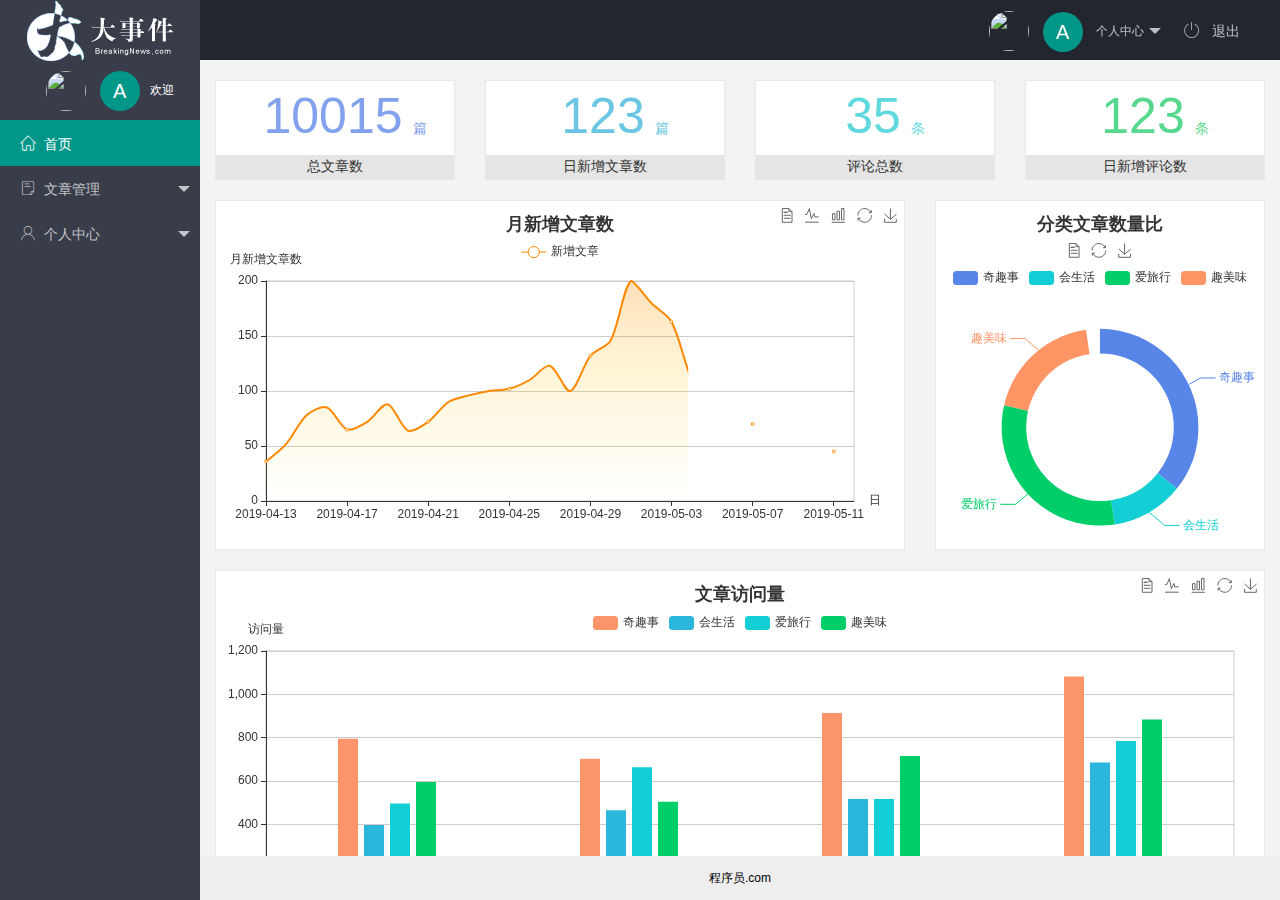
==== commit 9b6f5e86: "文件转base64的网址" ====
--- a/index.html
+++ b/index.html
@@ -28,9 +28,9 @@
                         <span class="text-avatar">A</span> 个人中心
                     </a>
                     <dl class="layui-nav-child">
-                        <dd><a href="">基本资料</a></dd>
-                        <dd><a href="">更换头像</a></dd>
-                        <dd><a href="">重置密码</a></dd>
+                        <dd><a href="/user/user_info.html" target="fm">基本资料</a></dd>
+                        <dd><a href="/user/user_avatar.html" target="fm">更换头像</a></dd>
+                        <dd><a href="/user/user_pwd.htm" target="fm">重置密码</a></dd>
                     </dl>
                 </li>
                 <li class="layui-nav-item" lay-header-event="menuRight" lay-unselect>
@@ -64,14 +64,12 @@
                     <li class="layui-nav-item">
                         <a href="javascript:;"><span class="iconfont icon-user"></span>个人中心</a>
                         <dl class="layui-nav-child">
-                            <dd><a href="javascript:;"><i class="layui-icon layui-icon-app"></i>基本资料</a></dd>
-                            <dd><a href="javascript:;"><i class="layui-icon layui-icon-app"></i>更换头像</a></dd>
-                            <dd><a href="javascript:;"><i class="layui-icon layui-icon-app"></i>重置密码</a></dd>
+                            <dd><a href="/user/user_info.html" target="fm"><i class="layui-icon layui-icon-app"></i>基本资料</a></dd>
+                            <dd><a href="/user/user_avatar.html" target="fm"><i class="layui-icon layui-icon-app"></i>更换头像</a></dd>
+                            <dd><a href="/user/user_pwd.htm" target="fm"><i class="layui-icon layui-icon-app"></i>重置密码</a></dd>
 
                         </dl>
                     </li>
-
-
                 </ul>
             </div>
         </div>
